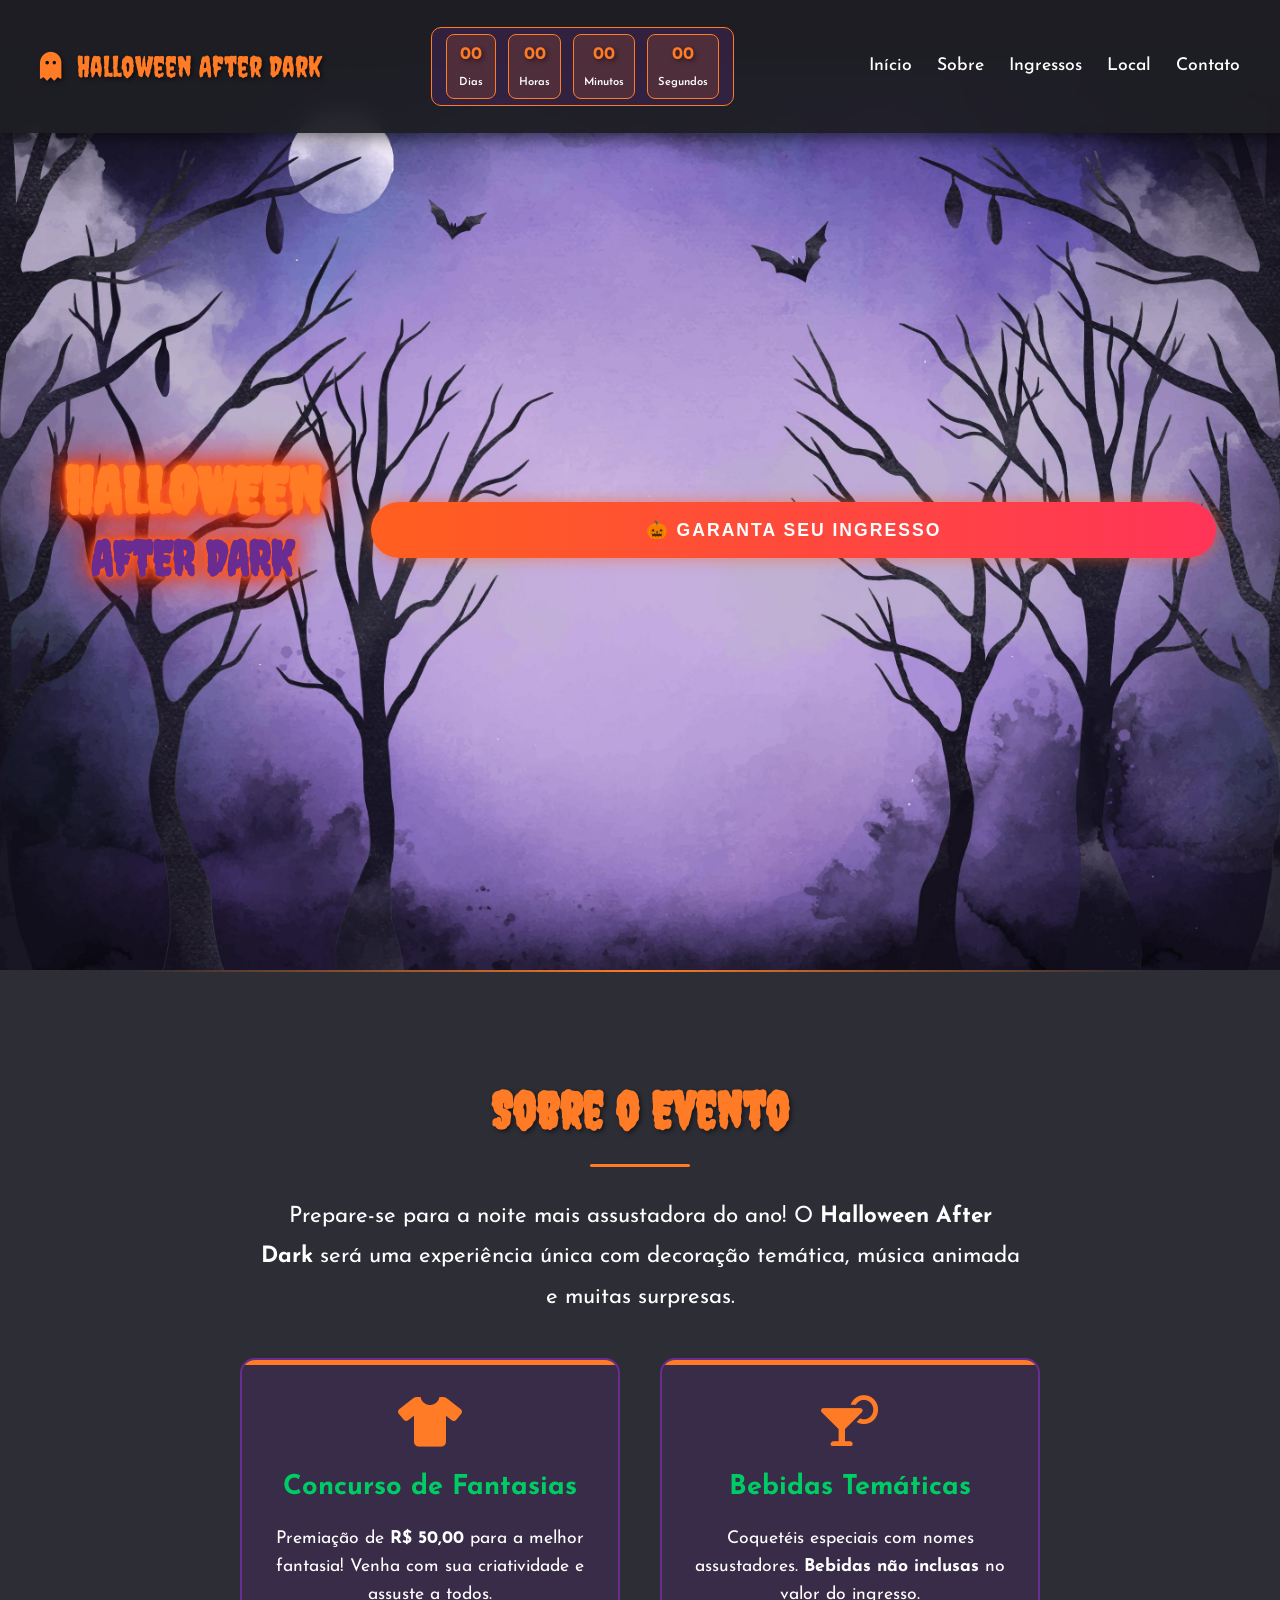
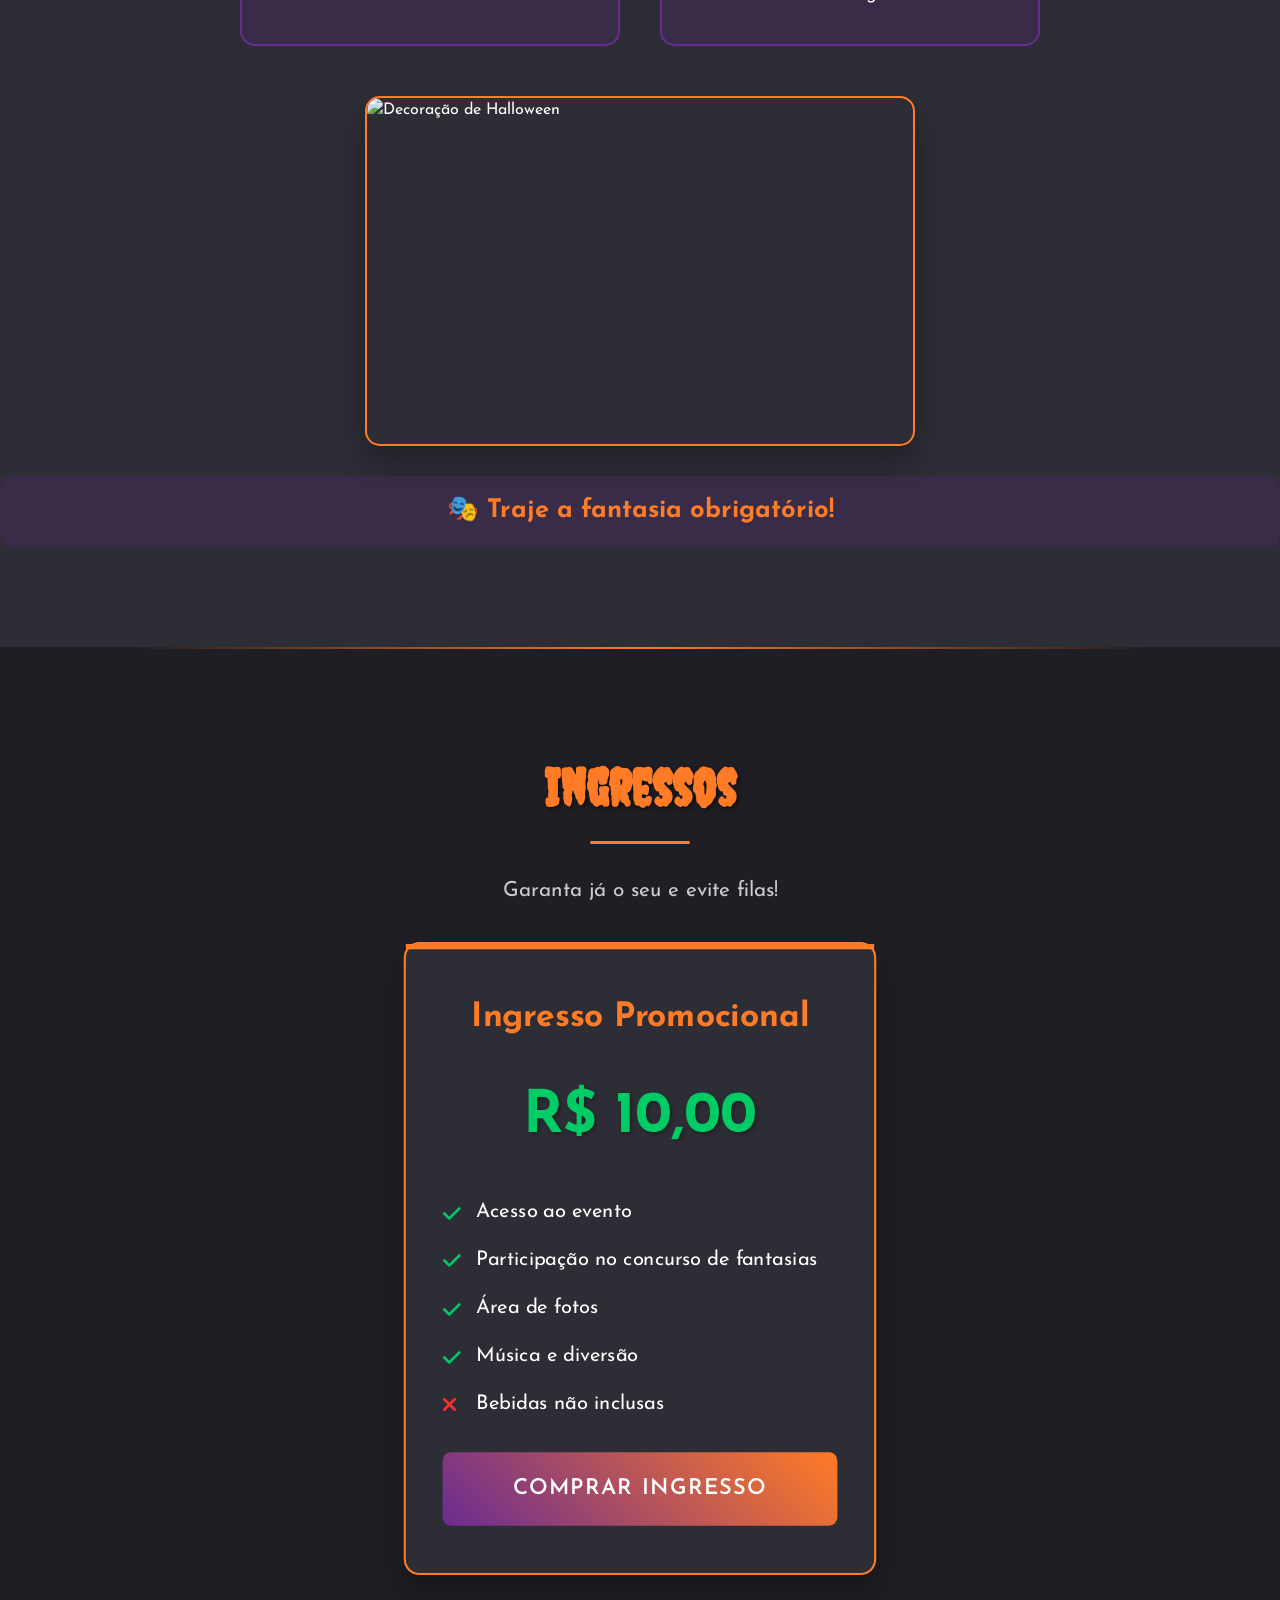
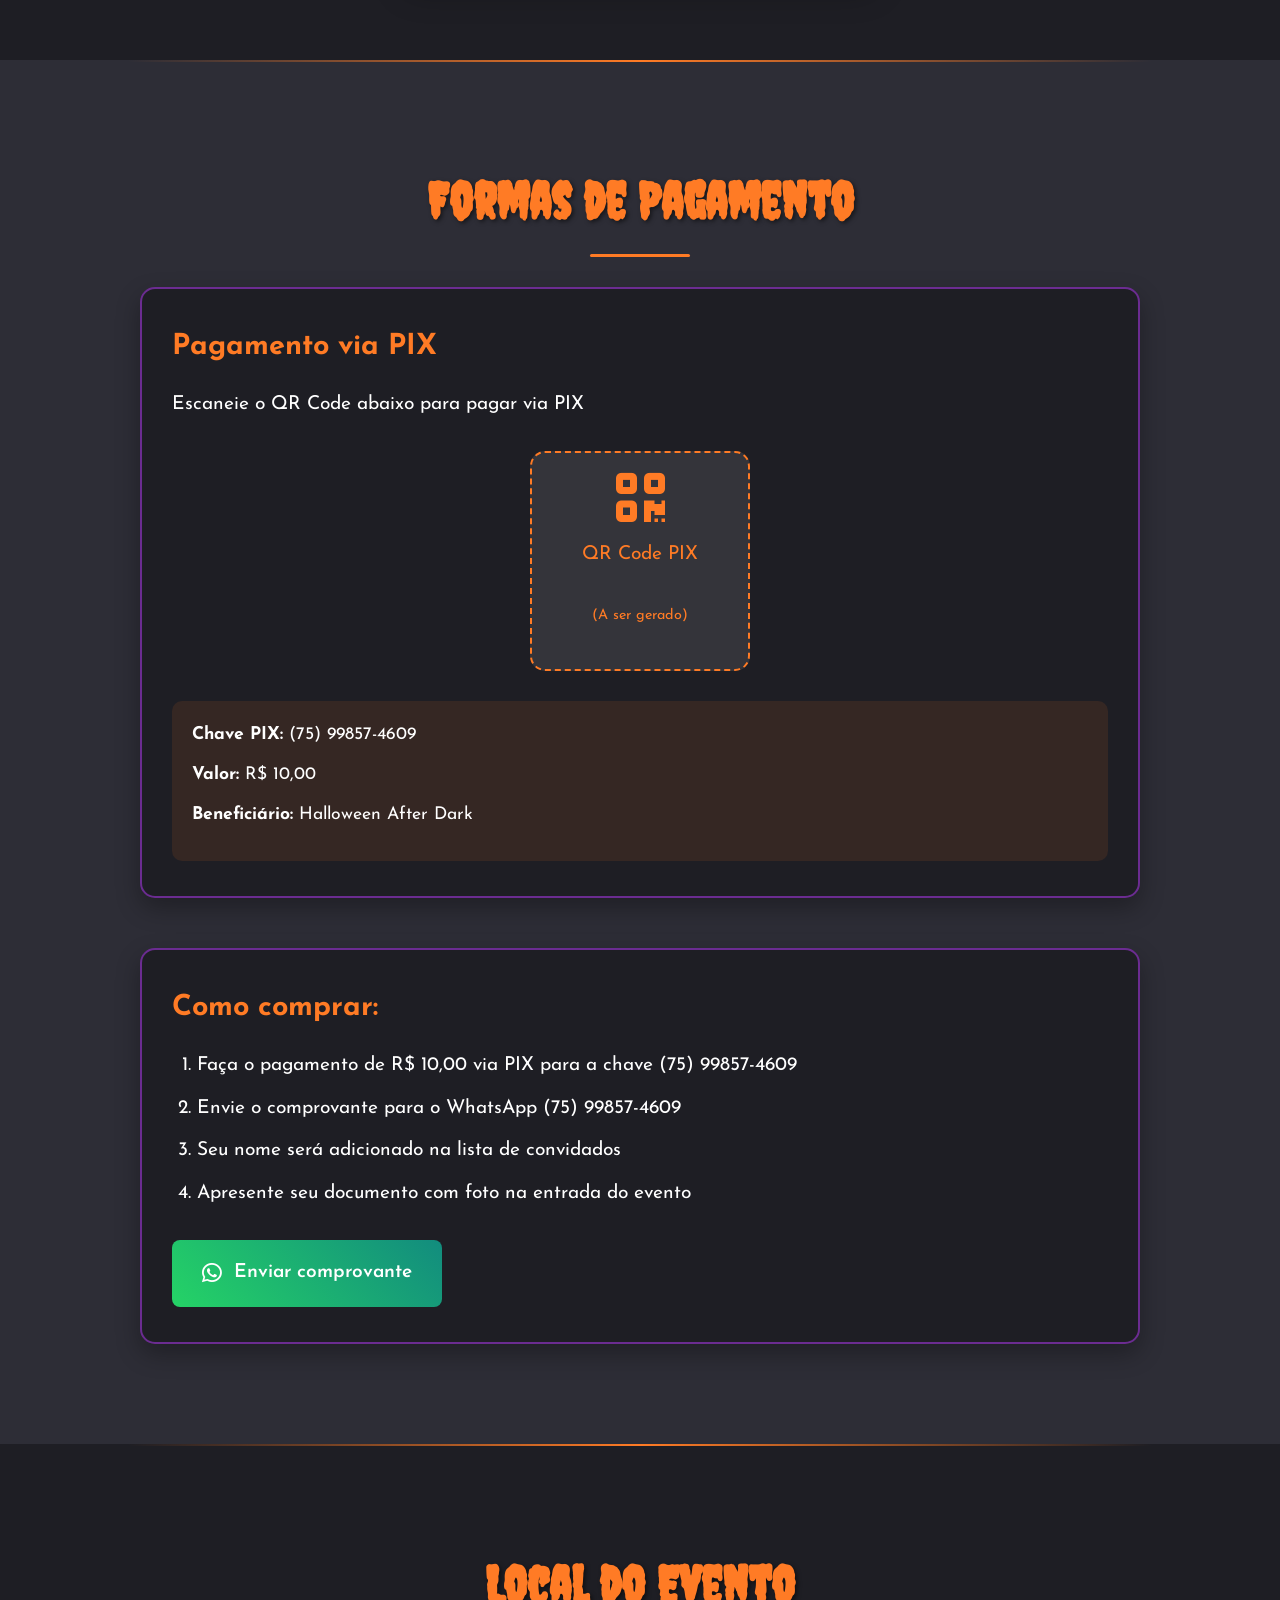
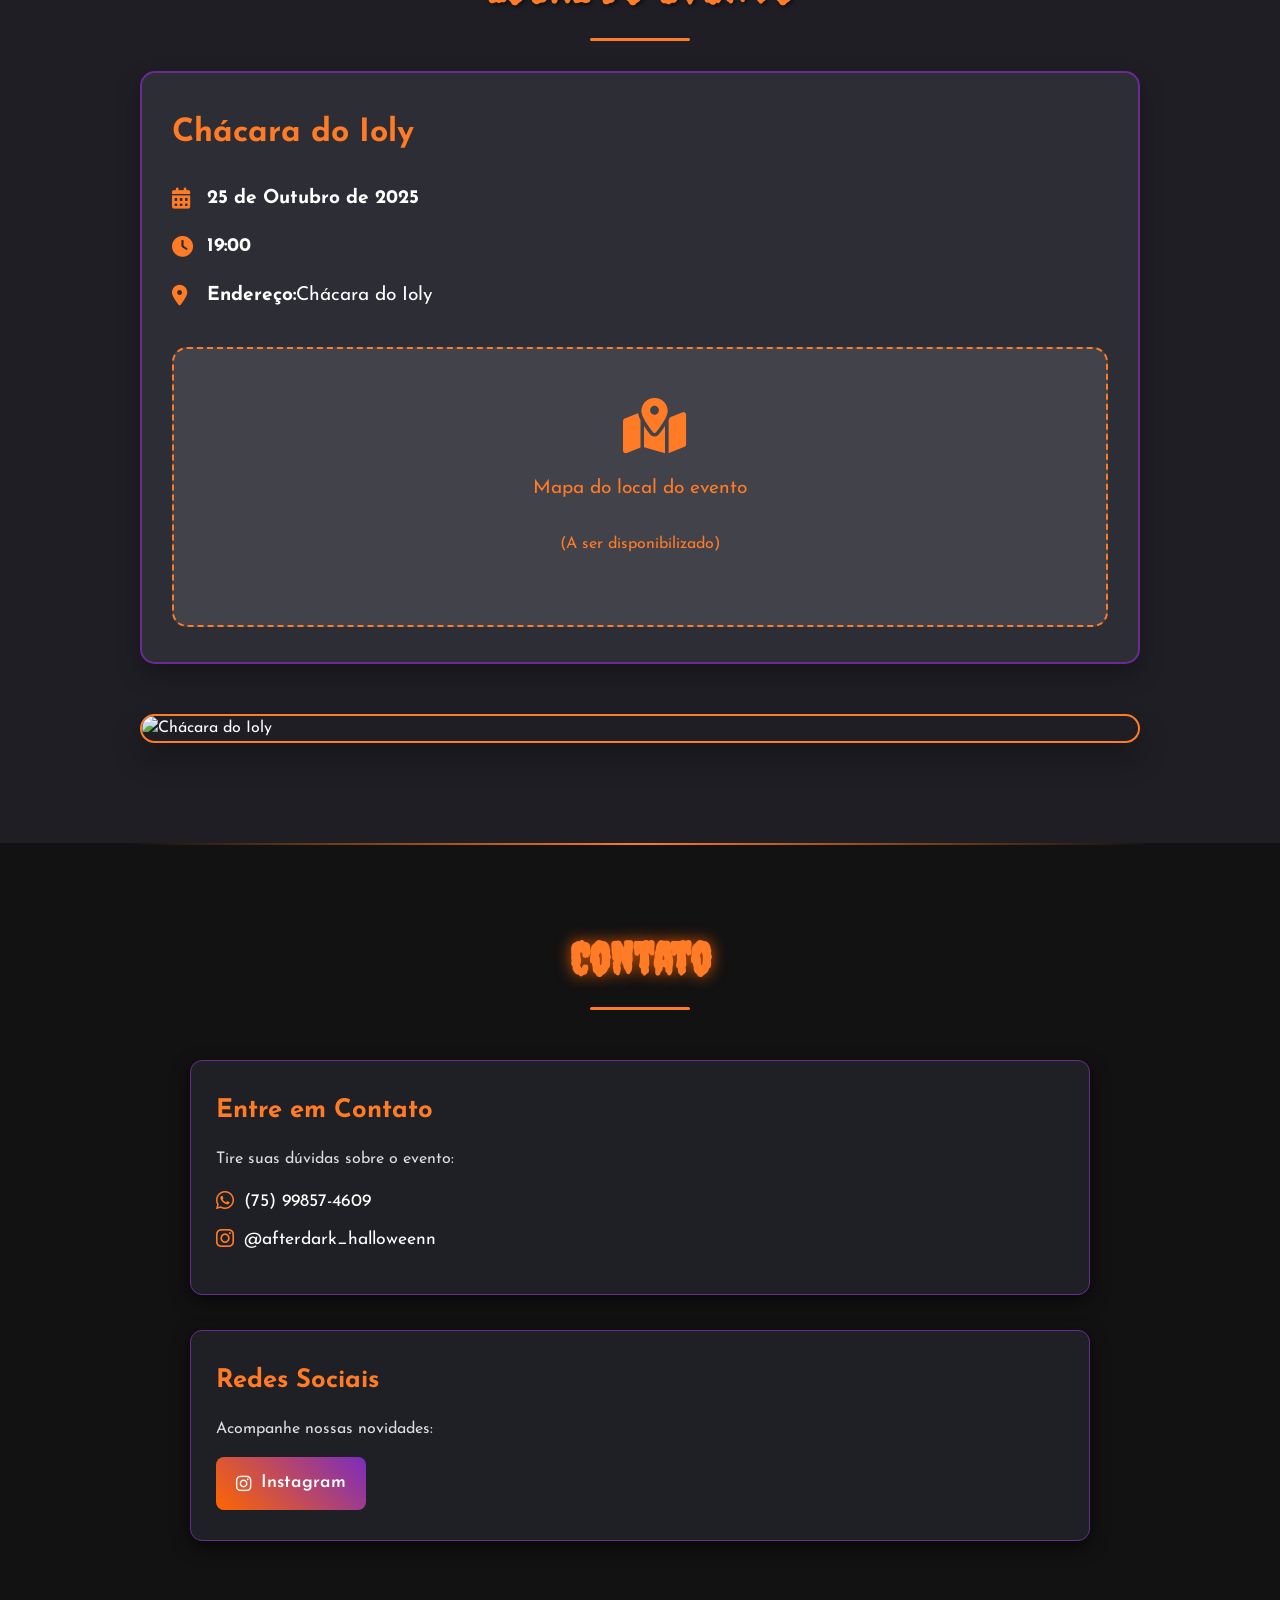
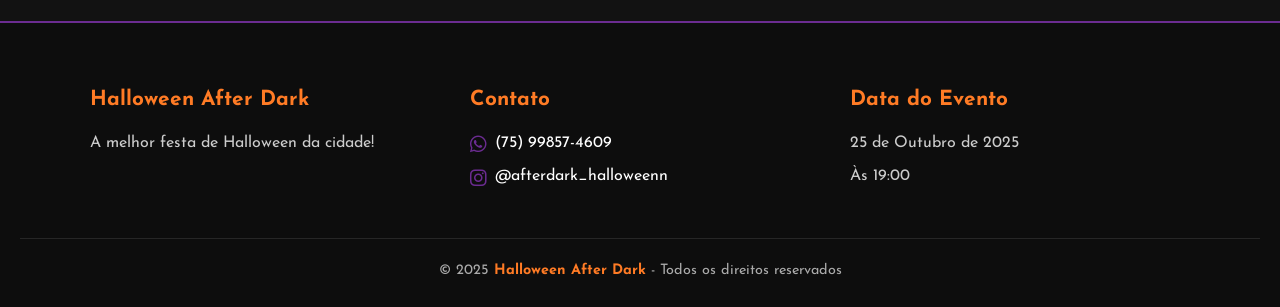
==== index.html @ ad3c8506 "Add files via upload" ====
<!DOCTYPE html>
<html lang="pt-br">
<head>
    <meta charset="UTF-8">
    <meta name="viewport" content="width=device-width, initial-scale=1.0">
    <title>Halloween After Dark - Chácara do Ioly</title>
    <link rel="stylesheet" href="style.css">
    <link href="https://fonts.googleapis.com/css2?family=Creepster&family=Josefin+Sans:wght@400;600;700&display=swap" rel="stylesheet">
    <link rel="stylesheet" href="https://cdnjs.cloudflare.com/ajax/libs/font-awesome/6.0.0-beta3/css/all.min.css">
</head>

<body>

    <header>
    <nav class="navbar">
        <div class="logo">
            <i class="fas fa-ghost"></i> Halloween After Dark
        </div>

        <!-- Countdown no meio -->
        <div class="navbar-countdown">
            <div class="countdown">
                <div class="countdown-box">
                    <span id="days">00</span>
                    <p>Dias</p>
                </div>
                <div class="countdown-box">
                    <span id="hours">00</span>
                    <p>Horas</p>
                </div>
                <div class="countdown-box">
                    <span id="minutes">00</span>
                    <p>Minutos</p>
                </div>
                <div class="countdown-box">
                    <span id="seconds">00</span>
                    <p>Segundos</p>
                </div>
            </div>
        </div>
        <div id="mobile-menu" class="menu-toggle">
    <span></span>
    <span></span>
    <span></span>
</div>
        <ul class="nav-list">
            <li><a href="#hero">Início</a></li>
            <li><a href="#sobre">Sobre</a></li>
            <li><a href="#ingressos">Ingressos</a></li>
            <li><a href="#local">Local</a></li>
            <li><a href="#contato">Contato</a></li>
        </ul>
    </nav>
</header>

<div class="flying-bats">
    <i class="fas fa-bat"></i>
    <i class="fas fa-bat"></i>
    <i class="fas fa-bat"></i>
</div>

    <main>

<section id="hero">
  <div class="hero-content">
    <h1 class="title-animation">
      <span class="title-top">HALLOWEEN</span>
      <span class="title-bottom">AFTER DARK</span>
    </h1>
    <a href="#ingressos" class="cta-button">
  <span>🎃 Garanta seu ingresso</span>
</a>

  </div>
</section>



        <section id="sobre">
    <div class="container">
        <h2>Sobre o Evento</h2>
        <div class="content-wrapper">
            <div class="text-content">
                <p class="intro">Prepare-se para a noite mais assustadora do ano! O <strong>Halloween After Dark</strong> será uma experiência única com decoração temática, música animada e muitas surpresas.</p>
                
                <div class="features">
                    <div class="feature-item">
                        <i class="fas fa-tshirt"></i>
                        <h3>Concurso de Fantasias</h3>
                        <p>Premiação de <strong>R$ 50,00</strong> para a melhor fantasia! Venha com sua criatividade e assuste a todos.</p>
                    </div>
                    <div class="feature-item">
                        <i class="fas fa-cocktail"></i>
                        <h3>Bebidas Temáticas</h3>
                        <p>Coquetéis especiais com nomes assustadores. <strong>Bebidas não inclusas</strong> no valor do ingresso.</p>
                    </div>
                </div>

             
            </div>
            <div class="image-content">
                <div class="halloween-image">
                    
                    <img src="https://images.unsplash.com/photo-1504847881051-9e4a6e9e0ac7?ixlib=rb-1.2.1&auto=format&fit=crop&w=500&q=80" alt="Decoração de Halloween">
               
                </div>
            </div>
        </div>
    </div>
          <!-- TRAJE NO FINAL DA SEÇÃO -->
                <p class="traje-final">🎭 Traje a fantasia obrigatório!</p>
</section>


        <section id="ingressos">
            <div class="container">
                <h2>Ingressos</h2>
                <p class="section-subtitle">Garanta já o seu e evite filas!</p>
                
                <div class="tickets-content">
                    <div class="ticket-card highlight">
                        <h3>Ingresso Promocional</h3>
                        <p class="price">R$ 10,00</p>
                        <ul>
                            <li><i class="fas fa-check"></i> Acesso ao evento</li>
                            <li><i class="fas fa-check"></i> Participação no concurso de fantasias</li>
                            <li><i class="fas fa-check"></i> Área de fotos</li>
                            <li><i class="fas fa-check"></i> Música e diversão</li>
                            <li><i class="fas fa-times"></i> Bebidas não inclusas</li>
                        </ul>
                        <a href="#compra" class="buy-button">Comprar Ingresso</a>
                    </div>
                </div>
            </div>
        </section>

        <section id="compra">
            <div class="container">
                <h2>Formas de Pagamento</h2>
                <div class="payment-content">
                    <div class="payment-info">
                        <h3>Pagamento via PIX</h3>
                        <p>Escaneie o QR Code abaixo para pagar via PIX</p>
                        <div class="qrcode-container">
                            <div class="qrcode-placeholder">
                                <i class="fas fa-qrcode"></i>
                                <p>QR Code PIX</p>
                                <p class="small">(A ser gerado)</p>
                            </div>
                        </div>
                        <div class="payment-details">
                            <p><strong>Chave PIX:</strong> (75) 99857-4609</p>
                            <p><strong>Valor:</strong> R$ 10,00</p>
                            <p><strong>Beneficiário:</strong> Halloween After Dark</p>
                        </div>
                    </div>
                    <div class="payment-steps">
                        <h3>Como comprar:</h3>
                        <ol>
                            <li>Faça o pagamento de R$ 10,00 via PIX para a chave (75) 99857-4609</li>
                            <li>Envie o comprovante para o WhatsApp (75) 99857-4609</li>
                            <li>Seu nome será adicionado na lista de convidados</li>
                            <li>Apresente seu documento com foto na entrada do evento</li>
                        </ol>
                        <a href="https://wa.me/5575998574609?text=Olá!%20Gostaria%20de%20comprar%20ingresso%20para%20o%20Halloween%20After%20Dark" class="whatsapp-button">
                            <i class="fab fa-whatsapp"></i> Enviar comprovante
                        </a>
                    </div>
                </div>
            </div>
        </section>

        <section id="local">
            <div class="container">
                <h2>Local do Evento</h2>
                <div class="local-content">
                    <div class="local-info">
                        <h3>Chácara do Ioly</h3>
                        <p><i class="fas fa-calendar-alt"></i> <strong>25 de Outubro de 2025</strong></p>
                        <p><i class="fas fa-clock"></i> <strong>19:00</strong></p>
                        <p><i class="fas fa-map-marker-alt"></i> <strong>Endereço:</strong> Chácara do Ioly</p>
                        
                        <div class="mapa">
                            <div class="map-placeholder">
                                <i class="fas fa-map-marked-alt"></i>
                                <p>Mapa do local do evento</p>
                                <p class="small">(A ser disponibilizado)</p>
                            </div>
                        </div>
                    </div>
                    <div class="local-image">
                        <img src="https://images.unsplash.com/photo-1449824913935-59a10b8d2000?ixlib=rb-1.2.1&auto=format&fit=crop&w=500&q=80" alt="Chácara do Ioly">
                    </div>
                </div>
            </div>
        </section>

    <section id="contato">
  <h2>Contato</h2>
  <div class="contact-container">

    <!-- Card Contato -->
    <div class="contact-card">
      <h3>Entre em Contato</h3>
      <p>Tire suas dúvidas sobre o evento:</p>
      <div class="contact-item">
        <i class="fab fa-whatsapp"></i>
        <span>(75) 99857-4609</span>
      </div>
      <div class="contact-item">
        <i class="fab fa-instagram"></i>
        <span>@afterdark_halloweenn</span>
      </div>
    </div>

    <!-- Card Redes Sociais -->
    <div class="contact-card">
      <h3>Redes Sociais</h3>
      <p>Acompanhe nossas novidades:</p>
      <a href="https://www.instagram.com/afterdark_halloweenn?igsh=aTJxOWJubnFmejl3" 
         class="btn-instagram" target="_blank">
        <i class="fab fa-instagram"></i> Instagram
      </a>
    </div>

  </div>
</section>

    </main>

<footer>
  <div class="footer-container">
    
    <div class="footer-col">
      <h3>Halloween After Dark</h3>
      <p>A melhor festa de Halloween da cidade!</p>
    </div>

   <div class="footer-col">
  <h3>Contato</h3>
  <p>
    <a href="https://wa.me/5575998574609" target="_blank" class="contact-link">
      <i class="fab fa-whatsapp"></i> (75) 99857-4609
    </a>
  </p>
  <p>
    <a href="https://www.instagram.com/afterdark_halloweenn" target="_blank" class="contact-link">
      <i class="fab fa-instagram"></i> @afterdark_halloweenn
    </a>
  </p>
</div>

    <div class="footer-col">
      <h3>Data do Evento</h3>
      <p>25 de Outubro de 2025</p>
      <p>Às 19:00</p>
    </div>
  </div>

  <div class="footer-bottom">
    <p>© 2025 <span>Halloween After Dark</span> - Todos os direitos reservados</p>

</footer>

    <script>
        // Menu mobile toggle
        document.getElementById('mobile-menu').addEventListener('click', function() {
            document.querySelector('.nav-list').classList.toggle('active');
        });

        // Smooth scroll para navegação suave
        document.querySelectorAll('a[href^="#"]').forEach(anchor => {
            anchor.addEventListener('click', function(e) {
                e.preventDefault();
                const targetId = this.getAttribute('href');
                if (targetId === '#') return;
                
                const targetElement = document.querySelector(targetId);
                if (targetElement) {
                    window.scrollTo({
                        top: targetElement.offsetTop - 70,
                        behavior: 'smooth'
                    });
                    
                    // Fechar menu mobile após clicar em a link
                    document.querySelector('.nav-list').classList.remove('active');
                }
            });
        });

        // Contador regressivo para 25 de outubro de 2025
        function updateCountdown() {
            const eventDate = new Date('2025-10-25T19:00:00');
            const now = new Date();
            const diff = eventDate - now;
            
            if (diff <= 0) {
                document.querySelector('.countdown-container').innerHTML = '<h3>O evento está acontecendo agora!</h3>';
                return;
            }
            
            const days = Math.floor(diff / (1000 * 60 * 60 * 24));
            const hours = Math.floor((diff % (1000 * 60 * 60 * 24)) / (1000 * 60 * 60));
            const minutes = Math.floor((diff % (1000 * 60 * 60)) / (1000 * 60));
            const seconds = Math.floor((diff % (1000 * 60)) / 1000);
            
            document.getElementById('days').textContent = days.toString().padStart(2, '0');
            document.getElementById('hours').textContent = hours.toString().padStart(2, '0');
            document.getElementById('minutes').textContent = minutes.toString().padStart(2, '0');
            document.getElementById('seconds').textContent = seconds.toString().padStart(2, '0');
        }
        
        // Atualizar contador a cada segundo
        setInterval(updateCountdown, 1000);
        updateCountdown(); // Inicializar imediatamente

        // Animação de digitação para o título
        document.addEventListener('DOMContentLoaded', function() {
            const title = document.querySelector('.title-animation');
            const originalText = title.textContent;
            title.textContent = '';
            
            let i = 0;
            const typeWriter = () => {
                if (i < originalText.length) {
                    title.textContent += originalText.charAt(i);
                    i++;
                    setTimeout(typeWriter, 150);
                }
            };
            setTimeout(typeWriter, 1000);
        });

        // Navegação por gestos para mobile
        let touchStartY = 0;
        let touchEndY = 0;
        
        document.addEventListener('touchstart', e => {
            touchStartY = e.changedTouches[0].screenY;
        }, false);
        
        document.addEventListener('touchend', e => {
            touchEndY = e.changedTouches[0].screenY;
            handleSwipe();
        }, false);
        
        function handleSwipe() {
            // Detectar swipe para cima (fechar menu)
            if (touchStartY - touchEndY > 50) {
                document.querySelector('.nav-list').classList.remove('active');
            }
        }
    </script>
</body>
</html>
---- style.css ----
/* Variáveis de cores para o tema de Halloween */
:root {
    --orange: #FF7B25;
    --purple: #6B2C91;
    --dark: #1E1E24;
    --green: #00CC66;
    --red: #FF2E2E;
    --dark-purple: #4a1c6b;
}

/* Reset e estilos base */
* {
    margin: 0;
    padding: 0;
    box-sizing: border-box;
}

body {
    font-family: 'Josefin Sans', sans-serif;
    background-color: var(--dark);
    color: white;
    line-height: 1.6;
    overflow-x: hidden;
    padding-top: 70px;
}

.container {
    width: 90%;
    max-width: 1200px;
    margin: 0 auto;
    padding: 0 15px;
}

/* Header e Navegação */
header {
    background-color: rgba(30, 30, 36, 0.95);
    padding: 15px 0;
    position: fixed;
    width: 100%;
    top: 0;
    z-index: 1000;
    box-shadow: 0 5px 15px rgba(0, 0, 0, 0.5);
    backdrop-filter: blur(10px);
}

nav {
    display: flex;
    justify-content: space-between;
    align-items: center;
    padding: 0 20px;
}

.logo h1 {
    font-family: 'Creepster', cursive;
    color: var(--orange);
    font-size: 1.8rem;
    text-shadow: 2px 2px 4px rgba(0, 0, 0, 0.5);
}

.logo i {
    margin-right: 8px;
}

.menu-toggle {
    display: none;
    flex-direction: column;
    cursor: pointer;
}

.menu-toggle span {
    width: 25px;
    height: 3px;
    background: var(--orange);
    margin: 3px 0;
    border-radius: 3px;
    transition: 0.3s;
}

.nav-list {
    display: flex;
    list-style: none;
}

.nav-list li {
    margin-left: 25px;
}

.nav-list li a {
    color: white;
    text-decoration: none;
    font-size: 1.1rem;
    transition: color 0.3s;
    font-weight: 500;
    position: relative;
}

.nav-list li a:hover {
    color: var(--orange);
}

.nav-list li a::after {
    content: '';
    position: absolute;
    width: 0;
    height: 2px;
    background: var(--orange);
    bottom: -5px;
    left: 0;
    transition: width 0.3s;
}

.nav-list li a:hover::after {
    width: 100%;
}

/* Hero Section - MELHORADA */
#hero {
    min-height: 100vh;
    display: flex;
    align-items: center;
    justify-content: center;
    position: relative;
    overflow: hidden;
    padding: 60px 5%;
}

.hero-bg {
    position: absolute;
    top: 0;
    left: 0;
    width: 100%;
    height: 100%;
    background: linear-gradient(rgba(0, 0, 0, 0.7), rgba(0, 0, 0, 0.7)), 
                url('https://images.unsplash.com/photo-1504847881051-9e4a6e9e0ac7?ixlib=rb-1.2.1&auto=format&fit=crop&w=1350&q=80');
    background-size: cover;
    background-position: center;
    z-index: -1;
}

.hero-content {
    display: flex;
    align-items: center;
    justify-content: space-between;
    width: 100%;
    max-width: 1200px;
    z-index: 2;
    gap: 50px;
}

.hero-text {
    flex: 1;
    display: flex;
    flex-direction: column;
    gap: 30px;
}

.hero-content h2 {
    font-family: 'Creepster', cursive;
    font-size: 4.5rem;
    color: var(--orange);
    text-shadow: 3px 3px 6px rgba(0, 0, 0, 0.7);
    line-height: 1.1;
    margin-bottom: 10px;
}

.event-info {
    display: flex;
    flex-direction: column;
    gap: 10px;
}

.event-date, .event-time {
    font-size: 1.6rem;
    font-weight: 600;
    color: white;
}

.event-location {
    font-size: 1.6rem;
    color: var(--orange);
    font-weight: 600;
}

.countdown-container {
    background: rgba(107, 44, 145, 0.3);
    border-radius: 20px;
    padding: 30px;
    backdrop-filter: blur(10px);
    border: 2px solid var(--purple);
    margin: 20px 0;
}

.countdown-container h3 {
    color: var(--orange);
    margin-bottom: 20px;
    font-size: 1.8rem;
    text-align: center;
    text-shadow: 1px 1px 3px rgba(0, 0, 0, 0.5);
}

.countdown {
    display: flex;
    justify-content: center;
    align-items: center;
    gap: 15px;
}

.countdown-box {
    background: rgba(255, 123, 37, 0.2);
    border-radius: 15px;
    padding: 20px;
    min-width: 90px;
    backdrop-filter: blur(5px);
    border: 2px solid var(--orange);
    text-align: center;
    transition: transform 0.3s;
}

.countdown-box:hover {
    transform: translateY(-5px);
    background: rgba(255, 123, 37, 0.3);
}

.countdown-box span {
    font-size: 3rem;
    font-weight: bold;
    color: var(--orange);
    display: block;
    text-shadow: 2px 2px 4px rgba(0, 0, 0, 0.5);
}

.countdown-box p {
    margin-top: 10px;
    font-size: 1.1rem;
    color: white;
    font-weight: 600;
}

.countdown-separator {
    font-size: 2.8rem;
    color: var(--orange);
    font-weight: bold;
    margin: 0 5px;
    transform: translateY(-5px);
}

.hero-content .destaque {
    color: var(--green);
    font-weight: bold;
    font-size: 1.8rem;
    text-shadow: 1px 1px 3px rgba(0, 0, 0, 0.5);
    padding: 15px 25px;
    background: rgba(0, 204, 102, 0.1);
    border-radius: 10px;
    border: 2px solid var(--green);
    text-align: center;
}

.cta-button {
    background: linear-gradient(45deg, var(--purple), var(--orange));
    color: white;
    border: none;
    padding: 20px 40px;
    font-size: 1.4rem;
    border-radius: 10px;
    cursor: pointer;
    transition: all 0.3s;
    display: inline-block;
    text-decoration: none;
    font-weight: 700;
    box-shadow: 0 8px 20px rgba(107, 44, 145, 0.4);
    text-transform: uppercase;
    letter-spacing: 1px;
    text-align: center;
    width: 100%;
}

.cta-button:hover {
    transform: translateY(-5px) scale(1.05);
    box-shadow: 0 12px 25px rgba(255, 123, 37, 0.5);
}

.hero-image {
    flex: 1;
    display: flex;
    justify-content: center;
    align-items: center;
}

.image-frame {
    width: 100%;
    max-width: 450px;
    height: 450px;
    border-radius: 20px;
    overflow: hidden;
    box-shadow: 0 15px 30px rgba(0, 0, 0, 0.4);
    border: 3px solid var(--orange);
    transition: transform 0.3s;
}

.image-frame:hover {
    transform: scale(1.05);
}

.image-frame img {
    width: 100%;
    height: 100%;
    object-fit: cover;
}

.scroll-indicator {
    position: absolute;
    bottom: 30px;
    left: 50%;
    transform: translateX(-50%);
    color: var(--orange);
    font-size: 2rem;
    animation: bounce 2s infinite;
}

@keyframes bounce {
    0%, 20%, 50%, 80%, 100% {transform: translateY(0) translateX(-50%);}
    40% {transform: translateY(-20px) translateX(-50%);}
    60% {transform: translateY(-10px) translateX(-50%);}
}

/* Sections gerais */
section {
    padding: 100px 0;
    position: relative;
}

section::before {
    content: '';
    position: absolute;
    top: 0;
    left: 50%;
    transform: translateX(-50%);
    width: 80%;
    height: 2px;
    background: linear-gradient(90deg, transparent, var(--orange), transparent);
}

h2 {
    font-family: 'Creepster', cursive;
    font-size: 3.2rem;
    color: var(--orange);
    text-align: center;
    margin-bottom: 30px;
    text-shadow: 2px 2px 4px rgba(0, 0, 0, 0.5);
    position: relative;
    padding-bottom: 15px;
}

h2::after {
    content: '';
    position: absolute;
    bottom: 0;
    left: 50%;
    transform: translateX(-50%);
    width: 100px;
    height: 3px;
    background: var(--orange);
    border-radius: 3px;
}

.section-subtitle {
    text-align: center;
    font-size: 1.3rem;
    margin-bottom: 50px;
    color: #ccc;
}

/* Sobre Section */
#sobre {
    background-color: #2D2D36;
}

.content-wrapper {
    display: flex;
    flex-direction: column;
    align-items: center;
    gap: 50px;
}

.text-content {
    width: 100%;
    max-width: 800px;
}

.intro {
    font-size: 1.4rem;
    margin-bottom: 40px;
    text-align: center;
    line-height: 1.8;
    padding: 0 20px;
}

.features {
    display: grid;
    grid-template-columns: repeat(auto-fit, minmax(300px, 1fr));
    gap: 40px;
    margin-top: 40px;
}

.feature-item {
    background: rgba(107, 44, 145, 0.2);
    padding: 35px 30px;
    border-radius: 15px;
    text-align: center;
    transition: transform 0.3s;
    border: 2px solid var(--purple);
    position: relative;
    overflow: hidden;
}

.feature-item::before {
    content: '';
    position: absolute;
    top: 0;
    left: 0;
    width: 100%;
    height: 5px;
    background: var(--orange);
}

.feature-item:hover {
    transform: translateY(-8px) rotate(1deg);
    box-shadow: 0 15px 30px rgba(0, 0, 0, 0.3);
}

.feature-item i {
    font-size: 3.2rem;
    color: var(--orange);
    margin-bottom: 20px;
}

.feature-item h3 {
    color: var(--green);
    margin-bottom: 15px;
    font-size: 1.7rem;
}

.feature-item p {
    font-size: 1.1rem;
    line-height: 1.6;
}

.image-content {
    width: 100%;
    display: flex;
    justify-content: center;
}

.halloween-image {
    width: 100%;
    max-width: 550px;
    height: 350px;
    border-radius: 15px;
    overflow: hidden;
    box-shadow: 0 15px 30px rgba(0, 0, 0, 0.3);
    border: 2px solid var(--orange);
}

.halloween-image img {
    width: 100%;
    height: 100%;
    object-fit: cover;
}

/* Ingressos Section */
#ingressos {
    background-color: var(--dark);
}

.tickets-content {
    display: flex;
    justify-content: center;
}

.ticket-card {
    background-color: #2D2D36;
    padding: 45px 35px;
    border-radius: 15px;
    text-align: center;
    box-shadow: 0 15px 30px rgba(0, 0, 0, 0.3);
    max-width: 450px;
    width: 100%;
    border: 2px solid var(--purple);
    transition: transform 0.3s;
    position: relative;
}

.ticket-card::before {
    content: '';
    position: absolute;
    top: 0;
    left: 0;
    width: 100%;
    height: 5px;
    background: var(--orange);
}

.ticket-card:hover {
    transform: scale(1.03);
}

.ticket-card.highlight {
    border-color: var(--orange);
    transform: scale(1.05);
}

.ticket-card.highlight:hover {
    transform: scale(1.08);
}

.ticket-card h3 {
    color: var(--orange);
    font-size: 2rem;
    margin-bottom: 25px;
}

.price {
    color: var(--green);
    font-size: 3.5rem;
    font-weight: bold;
    margin: 25px 0;
    text-shadow: 2px 2px 4px rgba(0, 0, 0, 0.3);
}

.ticket-card ul {
    list-style: none;
    margin: 30px 0;
    text-align: left;
}

.ticket-card ul li {
    margin-bottom: 15px;
    font-size: 1.2rem;
    display: flex;
    align-items: center;
}

.ticket-card ul li i {
    margin-right: 12px;
    width: 20px;
}

.ticket-card ul li .fa-check {
    color: var(--green);
}

.ticket-card ul li .fa-times {
    color: var(--red);
}

.buy-button {
    background: linear-gradient(45deg, var(--purple), var(--orange));
    color: white;
    border: none;
    padding: 18px 35px;
    font-size: 1.3rem;
    border-radius: 8px;
    cursor: pointer;
    transition: all 0.3s;
    display: inline-block;
    text-decoration: none;
    font-weight: 600;
    width: 100%;
    text-transform: uppercase;
    letter-spacing: 1px;
}

.buy-button:hover {
    transform: translateY(-3px);
    box-shadow: 0 8px 20px rgba(255, 123, 37, 0.4);
}

/* Compra Section */
#compra {
    background-color: #2D2D36;
}

.payment-content {
    display: flex;
    flex-direction: column;
    gap: 50px;
    max-width: 1000px;
    margin: 0 auto;
}

.payment-info, .payment-steps {
    background-color: var(--dark);
    padding: 35px 30px;
    border-radius: 15px;
    box-shadow: 0 10px 25px rgba(0, 0, 0, 0.3);
    border: 2px solid var(--purple);
}

.payment-info h3, .payment-steps h3 {
    color: var(--orange);
    margin-bottom: 20px;
    font-size: 1.8rem;
}

.payment-info p, .payment-steps p {
    margin-bottom: 25px;
    font-size: 1.2rem;
}

.qrcode-container {
    display: flex;
    justify-content: center;
    margin: 30px 0;
}

.qrcode-placeholder {
    width: 220px;
    height: 220px;
    background: rgba(255, 255, 255, 0.1);
    border-radius: 15px;
    display: flex;
    flex-direction: column;
    align-items: center;
    justify-content: center;
    color: var(--orange);
    border: 2px dashed var(--orange);
}

.qrcode-placeholder i {
    font-size: 3.5rem;
    margin-bottom: 15px;
}

.qrcode-placeholder .small {
    font-size: 0.9rem;
    margin-top: 8px;
}

.payment-details {
    background: rgba(255, 123, 37, 0.1);
    padding: 20px;
    border-radius: 10px;
    margin-top: 25px;
}

.payment-details p {
    margin-bottom: 12px;
    font-size: 1.1rem;
}

.payment-steps ol {
    margin-left: 25px;
    margin-bottom: 30px;
}

.payment-steps li {
    margin-bottom: 12px;
    font-size: 1.2rem;
    line-height: 1.6;
}

.whatsapp-button {
    display: inline-flex;
    align-items: center;
    background: linear-gradient(45deg, #25D366, #128C7E);
    color: white;
    padding: 18px 30px;
    border-radius: 8px;
    text-decoration: none;
    font-weight: 600;
    transition: transform 0.3s;
    font-size: 1.2rem;
}

.whatsapp-button i {
    margin-right: 12px;
    font-size: 1.4rem;
}

.whatsapp-button:hover {
    transform: translateY(-3px);
}

/* Local Section */
#local {
    background-color: var(--dark);
}

.local-content {
    display: flex;
    flex-direction: column;
    gap: 50px;
    max-width: 1000px;
    margin: 0 auto;
}

.local-info {
    background-color: #2D2D36;
    padding: 35px 30px;
    border-radius: 15px;
    box-shadow: 0 10px 25px rgba(0, 0, 0, 0.3);
    border: 2px solid var(--purple);
}

.local-info h3 {
    color: var(--orange);
    margin-bottom: 25px;
    font-size: 2rem;
}

.local-info p {
    margin-bottom: 18px;
    font-size: 1.2rem;
    display: flex;
    align-items: center;
}

.local-info i {
    color: var(--orange);
    margin-right: 15px;
    width: 20px;
    font-size: 1.3rem;
}

.mapa {
    margin-top: 35px;
}

.map-placeholder {
    height: 280px;
    background: rgba(255, 255, 255, 0.1);
    border-radius: 15px;
    display: flex;
    flex-direction: column;
    align-items: center;
    justify-content: center;
    color: var(--orange);
    border: 2px dashed var(--orange);
}

.map-placeholder i {
    font-size: 3.5rem;
    margin-bottom: 20px;
}

.map-placeholder .small {
    font-size: 1rem;
    margin-top: 10px;
}

.local-image {
    width: 100%;
    border-radius: 15px;
    overflow: hidden;
    box-shadow: 0 15px 30px rgba(0, 0, 0, 0.3);
    border: 2px solid var(--orange);
}

/* ===== CONTATO ===== */
#contato {
    background: #121212;
    padding: 80px 20px;
    text-align: center;
    color: #fff;
}

#contato h2 {
    font-family: 'Creepster', cursive;
    font-size: 2.8rem;
    color: var(--orange);
    margin-bottom: 50px;
    text-shadow: 0 0 15px rgba(255, 102, 0, 0.8);
}

.contact-container {
    display: flex;
    flex-direction: column;
    gap: 35px;
    max-width: 900px;
    margin: 0 auto;
}

.contact-card {
    background: #1f1f26;
    border-radius: 12px;
    padding: 30px 25px;
    box-shadow: 0 6px 18px rgba(0,0,0,0.6);
    text-align: left;
    border: 1px solid var(--purple);
    transition: transform 0.3s, box-shadow 0.3s;
}

.contact-card:hover {
    transform: translateY(-5px);
    box-shadow: 0 10px 25px rgba(123,44,191,0.6);
}

.contact-card h3 {
    color: var(--orange);
    font-size: 1.6rem;
    margin-bottom: 15px;
}

.contact-card p {
    margin-bottom: 15px;
    font-size: 1rem;
    color: #ddd;
}

.contact-item {
    display: flex;
    align-items: center;
    gap: 10px;
    font-size: 1.1rem;
    margin: 10px 0;
    color: #fff;
}

.contact-item i {
    font-size: 1.3rem;
    color: var(--orange);
}

/* Botão Instagram */
.btn-instagram {
    display: inline-flex;
    align-items: center;
    gap: 10px;
    padding: 12px 20px;
    border-radius: 8px;
    background: linear-gradient(45deg, #ff6600, #7b2cbf);
    color: #fff;
    font-size: 1.1rem;
    font-weight: 600;
    text-decoration: none;
    transition: all 0.3s;
}

.btn-instagram:hover {
    transform: scale(1.05);
    box-shadow: 0 0 20px rgba(255, 102, 0, 0.7);
}
/* ===== FOOTER ===== */
footer {
    background: #0d0d0d;
    color: #ddd;
    padding: 60px 20px 25px;
    border-top: 2px solid var(--purple);
    font-size: 1rem;
}

.footer-container {
    display: grid;
    grid-template-columns: repeat(auto-fit, minmax(220px, 1fr));
    gap: 40px;
    max-width: 1100px;
    margin: 0 auto;
    text-align: left;
}

.footer-col h3 {
    color: var(--orange);
    font-size: 1.3rem;
    margin-bottom: 15px;
    font-weight: 700;
}

.footer-col p {
    margin: 8px 0;
    display: flex;
    align-items: center;
    gap: 10px;
    color: #ccc;
}

.footer-col i {
    color: var(--purple);
    font-size: 1.1rem;
}

/* Parte de baixo do footer */
.footer-bottom {
    margin-top: 40px;
    text-align: center;
    border-top: 1px solid rgba(255,255,255,0.1);
    padding-top: 20px;
    font-size: 0.9rem;
    color: #aaa;
}

.footer-bottom span {
    color: var(--orange);
    font-weight: bold;
}
/* ===== LINKS DE CONTATO ===== */
.contact-link {
    display: inline-flex;
    align-items: center;
    gap: 8px;
    color: #fff;
    font-size: 1rem;
    transition: all 0.3s ease;
    text-decoration: none;
}

.contact-link i {
    font-size: 1.2rem;
    color: var(--purple);
    transition: color 0.3s ease, transform 0.3s ease;
}

.contact-link:hover {
    color: var(--orange);
}

.contact-link:hover i {
    color: var(--orange);
    transform: scale(1.2);
}
.hero-bg {
    background: linear-gradient(rgba(0, 0, 0, 0.75), rgba(0, 0, 0, 0.75)),
                url('https://images.unsplash.com/photo-1506748686214-e9df14d4d9d0?auto=format&fit=crop&w=1350&q=80');
    background-size: cover;
    background-position: center;
}
.hero-content h2 {
    text-shadow: 0 0 10px var(--orange),
                 0 0 20px var(--orange),
                 0 0 30px var(--purple);
    animation: flicker 2s infinite alternate;
}

@keyframes flicker {
    0% { opacity: 1; text-shadow: 0 0 15px var(--orange), 0 0 25px var(--purple); }
    50% { opacity: 0.8; text-shadow: 0 0 5px var(--orange); }
    100% { opacity: 1; text-shadow: 0 0 20px var(--orange), 0 0 40px var(--purple); }
}
.flying-bats i {
    position: absolute;
    font-size: 2rem;
    color: var(--orange);
    animation: fly 10s linear infinite;
}

@keyframes fly {
    from { transform: translateX(-10%) translateY(0); }
    to { transform: translateX(110vw) translateY(-50vh); }
}
.cta-button {
    animation: pulse 2s infinite;
}

@keyframes pulse {
    0% { transform: scale(1); }
    50% { transform: scale(1.05); }
    100% { transform: scale(1); }
}
@media (max-width: 768px) {
    .hero-content h2 {
        font-size: 1.8rem; /* menor que desktop */
        text-align: center;
        line-height: 1.3;
    }

    .hero-content p {
        font-size: 0.95rem;
        padding: 0 10px;
    }
}
@media (max-width: 768px) {
    .cta-button {
        padding: 12px 24px;
        font-size: 1rem;
        width: 80%; /* ocupa mais espaço na tela */
        max-width: 300px;
    }
}
@media (max-width: 768px) {
    .flying-bats i {
        font-size: 1.2rem;
        opacity: 0.6; /* mais discreto */
    }
}
.countdown div {
    font-size: 1rem;
    padding: 8px;
    }
    /* Ajustes só para a seção início */
.event-highlight {
    display: flex;
    flex-direction: column;
    gap: 8px;
    margin: 15px 0;
    font-size: 1.3rem;
    text-align: left;
}

.event-highlight p {
    color: white;
    font-weight: 600;
    display: flex;
    align-items: center;
    gap: 10px;
}

.event-highlight i {
    color: var(--orange);
    font-size: 1.2rem;
}

/* Countdown menor e mais clean */
.countdown-container {
    background: rgba(107, 44, 145, 0.25);
    border-radius: 15px;
    padding: 15px 25px;
    margin: 20px 0;
    border: 2px solid var(--purple);
    text-align: center;
}

.countdown {
    display: flex;
    justify-content: center;
    align-items: center;
    gap: 20px;
}

.countdown-box {
    background: rgba(255, 123, 37, 0.15);
    border-radius: 10px;
    padding: 12px;
    min-width: 70px;
    border: 1.5px solid var(--orange);
    text-align: center;
}

.countdown-box span {
    font-size: 2.2rem;
    font-weight: bold;
    color: var(--orange);
}

.countdown-box p {
    font-size: 0.9rem;
    color: #fff;
    margin-top: 5px;
}
/* Deixar o título do início bem grande */
#hero .title-animation {
    font-size: 4rem;
    font-weight: 900;
    text-align: center;
    color: var(--orange);
}

/* Centralizar botão no início */
#hero .cta-button {
    display: inline-block;
    margin-top: 20px;
    text-align: center;
}

/* Garantir centralização */
#hero .hero-text {
    text-align: center;
    width: 100%;
}

/* Destaque do traje no "Sobre o Evento" */
#sobre .destaque {
    margin-top: 20px;
    font-size: 1.3rem;
    font-weight: bold;
    color: var(--orange);
    text-align: center;
}
/* Hero Title em duas linhas */
#hero .title-animation {
    font-size: 5rem;
    font-weight: 900;
    text-align: center;
    line-height: 1.1;
}

#hero .title-top {
    display: block;
    color: var(--orange);
    font-size: 5rem;
}

#hero .title-bottom {
    display: block;
    color: var(--purple);
    font-size: 4.5rem;
}

/* Botão menor */
#hero .small-btn {
    font-size: 1rem;
    padding: 10px 20px;
    margin-top: 20px;
}

/* Countdown fixo em todas as páginas */
.countdown-fixed {
    position: fixed;
    bottom: 15px;
    left: 50%;
    transform: translateX(-50%);
    background: rgba(107, 44, 145, 0.9);
    border: 2px solid var(--orange);
    border-radius: 12px;
    padding: 10px 20px;
    z-index: 1000;
    box-shadow: 0 0 15px rgba(0,0,0,0.6);
}

.countdown-fixed .countdown {
    display: flex;
    gap: 15px;
}

.countdown-fixed .countdown-box {
    background: rgba(255, 123, 37, 0.15);
    border-radius: 8px;
    padding: 8px;
    min-width: 60px;
    border: 1px solid var(--orange);
    text-align: center;
}

.countdown-fixed .countdown-box span {
    font-size: 1.5rem;
    font-weight: bold;
    color: var(--orange);
}

.countdown-fixed .countdown-box p {
    font-size: 0.8rem;
    color: white;
    margin-top: 3px;
}

/* Traje no final da seção sobre */
#sobre .traje-final {
    margin-top: 30px;
    font-size: 1.6rem;
    font-weight: bold;
    text-align: center;
    color: var(--orange);
    background: rgba(107, 44, 145, 0.2);
    padding: 15px;
    border-radius: 12px;
}
/* Navbar centralizar countdown */
.navbar {
    display: flex;
    justify-content: space-between;
    align-items: center;
    padding: 12px 40px;
}

.navbar-countdown {
    flex: 1;
    display: flex;
    justify-content: center;
}

.navbar-countdown .countdown {
    display: flex;
    gap: 12px;
    background: rgba(107, 44, 145, 0.25);
    border: 1.5px solid var(--orange);
    border-radius: 10px;
    padding: 6px 14px;
}

.navbar-countdown .countdown-box {
    text-align: center;
    min-width: 50px;
}

.navbar-countdown .countdown-box span {
    font-size: 1.1rem;
    font-weight: bold;
    color: var(--orange);
    display: block;
}

.navbar-countdown .countdown-box p {
    font-size: 0.7rem;
    color: white;
}

/* Hero Title em duas linhas */
#hero .title-animation {
    font-size: 5rem;
    font-weight: 900;
    text-align: center;
    line-height: 1.1;
}

#hero .title-top {
    color: var(--orange);
    font-size: 5rem;
}

#hero .title-bottom {
    color: var(--purple);
    font-size: 4.5rem;
}

/* Botão menor na largura */
#hero .narrow-btn {
    display: inline-block;
    margin-top: 20px;
    padding: 12px 28px; /* menos largura */
    font-size: 1.1rem;  /* mantém altura normal */
    border-radius: 10px;
}
.logo {
    font-family: 'Creepster', cursive;
    color: var(--orange);
    font-size: 1.8rem;
    text-shadow: 2px 2px 4px rgba(0, 0, 0, 0.5);
}
/* Countdown menor */
.countdown {
  display: flex;
  gap: 8px;
  font-size: 0.8rem; /* antes era maior */
}
.countdown div {
  padding: 6px 10px;
  border: 1px solid var(--orange);
  border-radius: 8px;
}

/* Título Halloween After Dark */
#hero .title-animation {
  font-family: 'Creepster', cursive;
  color: var(--orange);
  text-align: center;
  text-shadow: 2px 2px 6px rgba(0,0,0,0.6);
  line-height: 1.1;
}
#hero .title-top {
  display: block;
  font-size: 4rem;
}
#hero .title-bottom {
  display: block;
  font-size: 3rem;
}

/* Botão ingresso mais comprimido */
.btn-ingresso {
  display: inline-block;
  background: linear-gradient(90deg, #9b4dca, #ff5f1f);
  color: white;
  padding: 12px 28px;
  border-radius: 12px;
  font-weight: bold;
  font-size: 1rem;
  margin-top: 20px;
  text-align: center;
  max-width: 280px;   /* limitei largura */
}
#hero .title-animation {
  font-family: 'Creepster', cursive;
  color: var(--orange);
  text-align: center;
  line-height: 1.1;
  text-shadow: 
    0 0 5px #ff5f1f,
    0 0 10px #ff5f1f,
    0 0 20px #ff3c00,
    0 0 40px #ff1f00;
  animation: glow-pulse 2s infinite alternate;
}

@keyframes glow-pulse {
  from {
    text-shadow: 
      0 0 5px #ff5f1f,
      0 0 10px #ff5f1f,
      0 0 20px #ff3c00,
      0 0 40px #ff1f00;
  }
  to {
    text-shadow: 
      0 0 10px #ff9d5c,
      0 0 20px #ff7b42,
      0 0 30px #ff5100,
      0 0 60px #ff2200;
  }
}
.btn-ingresso {
  display: inline-block;
  background: linear-gradient(270deg, #9b4dca, #ff5f1f, #ff1f75);
  background-size: 600% 600%;
  color: white;
  padding: 14px 32px;
  border-radius: 50px;
  font-weight: bold;
  font-size: 1.2rem;
  margin-top: 20px;
  text-align: center;
  max-width: 300px;
  cursor: pointer;
  animation: gradient-flow 6s ease infinite, bounce 2s infinite;
  transition: transform 0.3s ease;
}

.btn-ingresso:hover {
  transform: scale(1.08) rotate(-1deg);
}



@keyframes gradient-flow {
  0% { background-position: 0% 50%; }
  50% { background-position: 100% 50%; }
  100% { background-position: 0% 50%; }
}

@keyframes bounce {
  0%, 20%, 50%, 80%, 100% { transform: translateY(0); }
  40% { transform: translateY(-4px); }
  60% { transform: translateY(-2px); }
}

@keyframes blink {
  0%, 50%, 100% { opacity: 1; }
  25%, 75% { opacity: 0; }
}
#hero .title-animation {
  font-family: 'Creepster', cursive;
  color: var(--orange);
  text-align: center;
  line-height: 1.2;
  text-shadow: 
    0 0 5px #ff5f1f,
    0 0 10px #ff5f1f,
    0 0 20px #ff3c00,
    0 0 40px #ff1f00;
  animation: glow-pulse 2s infinite alternate;
}

#hero .title-top {
  display: block;
  font-size: 4rem;
}

#hero .title-bottom {
  display: block;
  font-size: 3rem;
}

@keyframes glow-pulse {
  from {
    text-shadow: 
      0 0 5px #ff5f1f,
      0 0 10px #ff5f1f,
      0 0 20px #ff3c00,
      0 0 40px #ff1f00;
  }
  to {
    text-shadow: 
      0 0 10px #ff9d5c,
      0 0 20px #ff7b42,
      0 0 30px #ff5100,
      0 0 60px #ff2200;
  }
}
@import url('https://fonts.googleapis.com/css2?family=Poppins:wght@700&display=swap');

.cta-button {
  display: inline-block;
  font-family: 'Poppins', sans-serif;
  font-weight: 700;
  font-size: 1.1rem;
  text-transform: uppercase;
  letter-spacing: 2px;
  color: #fff;
  padding: 14px 34px;
  margin-top: 30px;
  border-radius: 40px;
  background: linear-gradient(90deg, #ff5f1f, #ff1f75, #9b4dca);
  background-size: 300% 300%;
  border: none;
  cursor: pointer;
  text-decoration: none;
  box-shadow: 0 0 15px rgba(255, 95, 31, 0.6);
  transition: all 0.3s ease-in-out;
  animation: gradient-move 5s ease infinite;
}

.cta-button:hover {
  transform: scale(1.08) rotate(-1deg);
  box-shadow: 0 0 25px rgba(255, 95, 31, 0.9),
              0 0 45px rgba(255, 31, 117, 0.7);
}

.cta-button span {
  position: relative;
  z-index: 2;
}

@keyframes gradient-move {
  0% { background-position: 0% 50%; }
  50% { background-position: 100% 50%; }
  100% { background-position: 0% 50%; }
}
#hero {
  position: relative;
  height: 100vh;
  display: flex;
  align-items: center;
  justify-content: center;
  text-align: center;
  color: white;

  background: url("fundo-halloween.jpg") no-repeat center center/cover;
    overflow: hidden;
}

hero::before {
  content: "";
  position: absolute;
  inset: 0;
  background: rgba(0,0,0,0.65); /* quanto maior o número, mais escuro */
  z-index: 0;
}

/* Conteúdo acima do overlay */
#hero .hero-content {
  position: relative;
  z-index: 1;
}
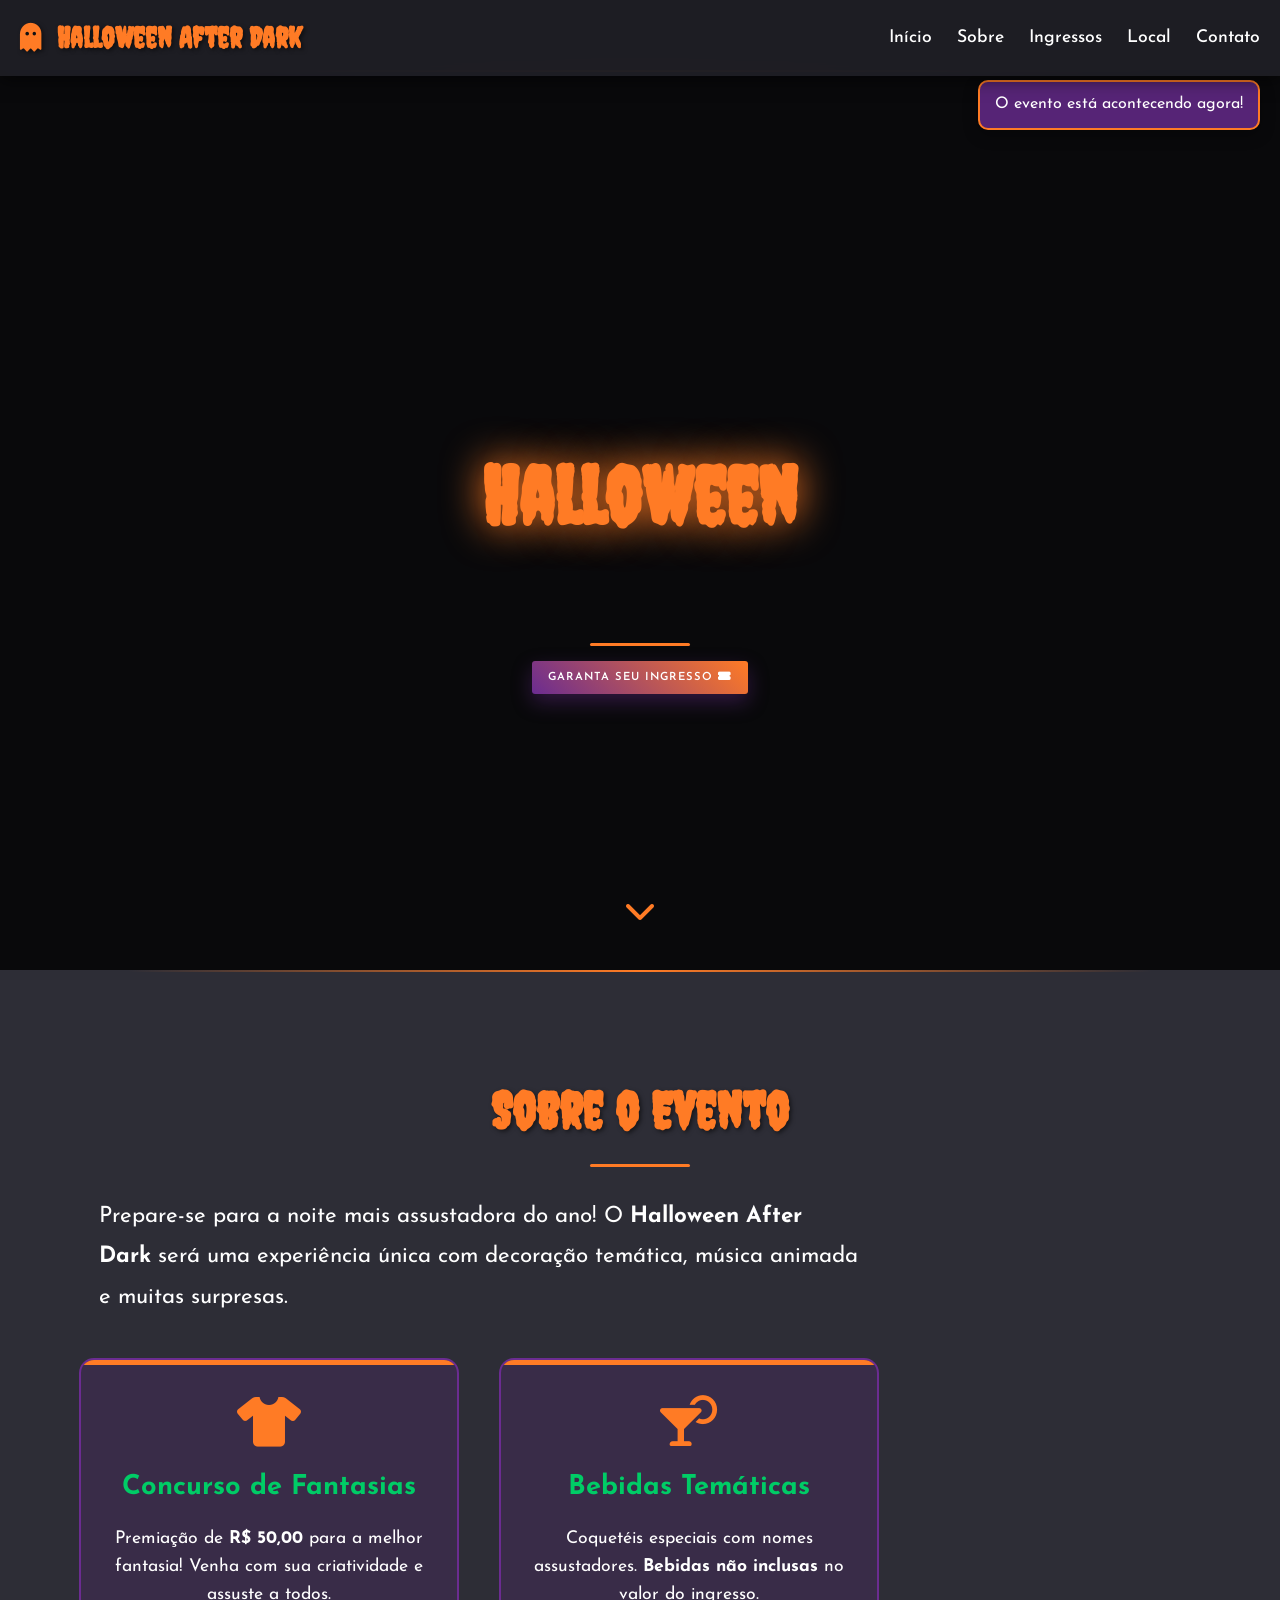
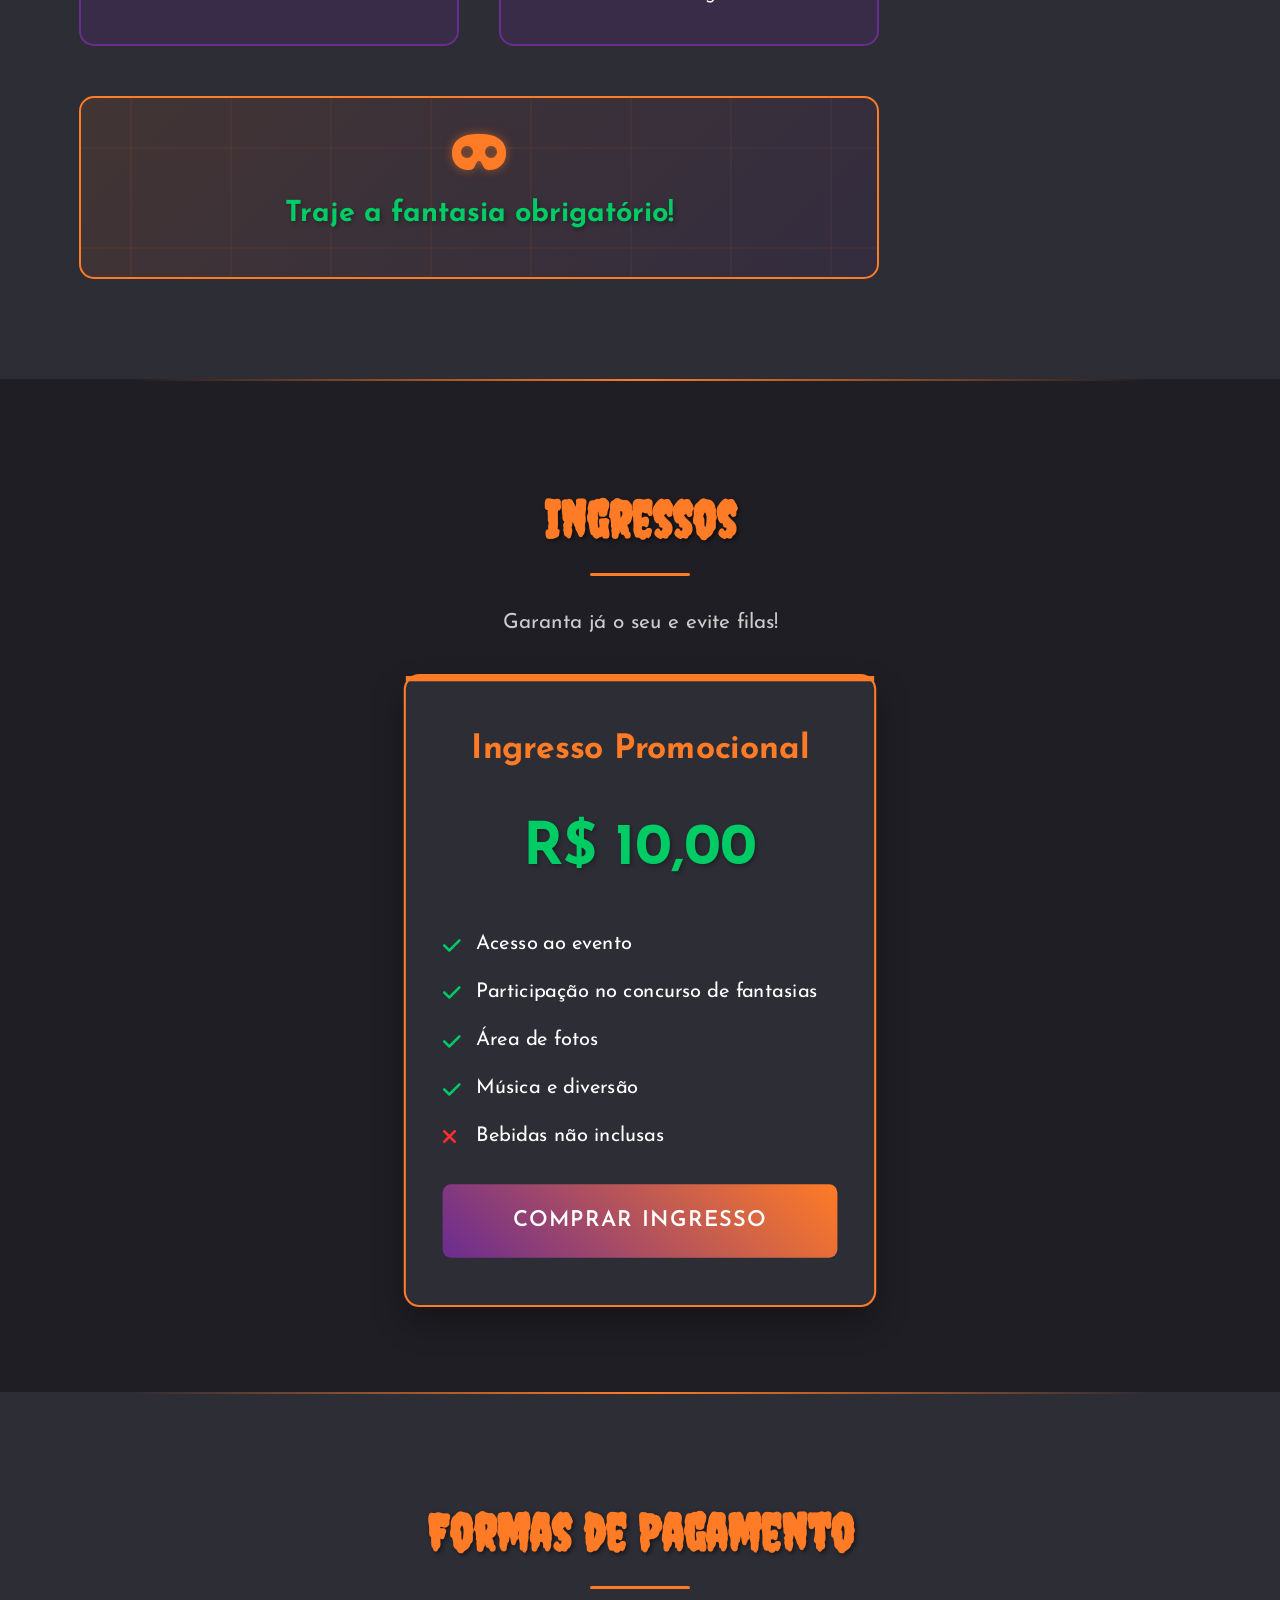
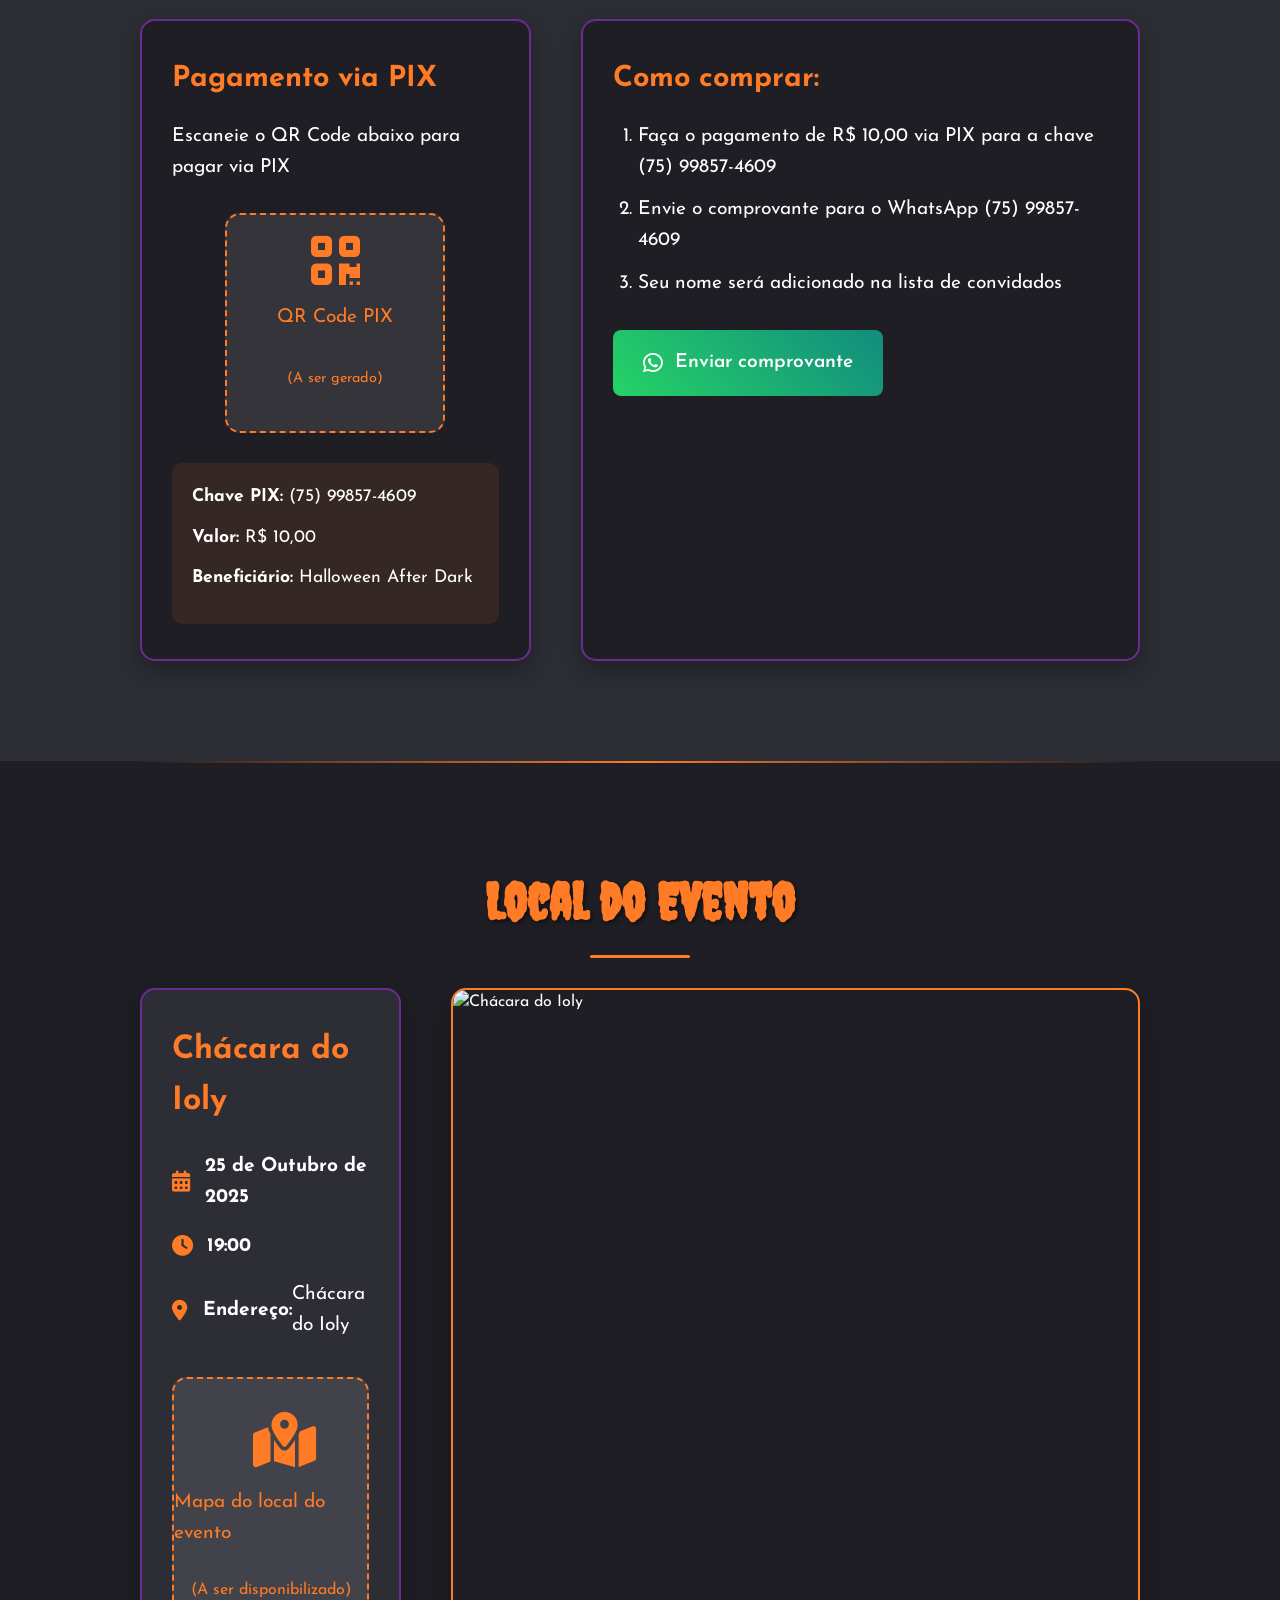
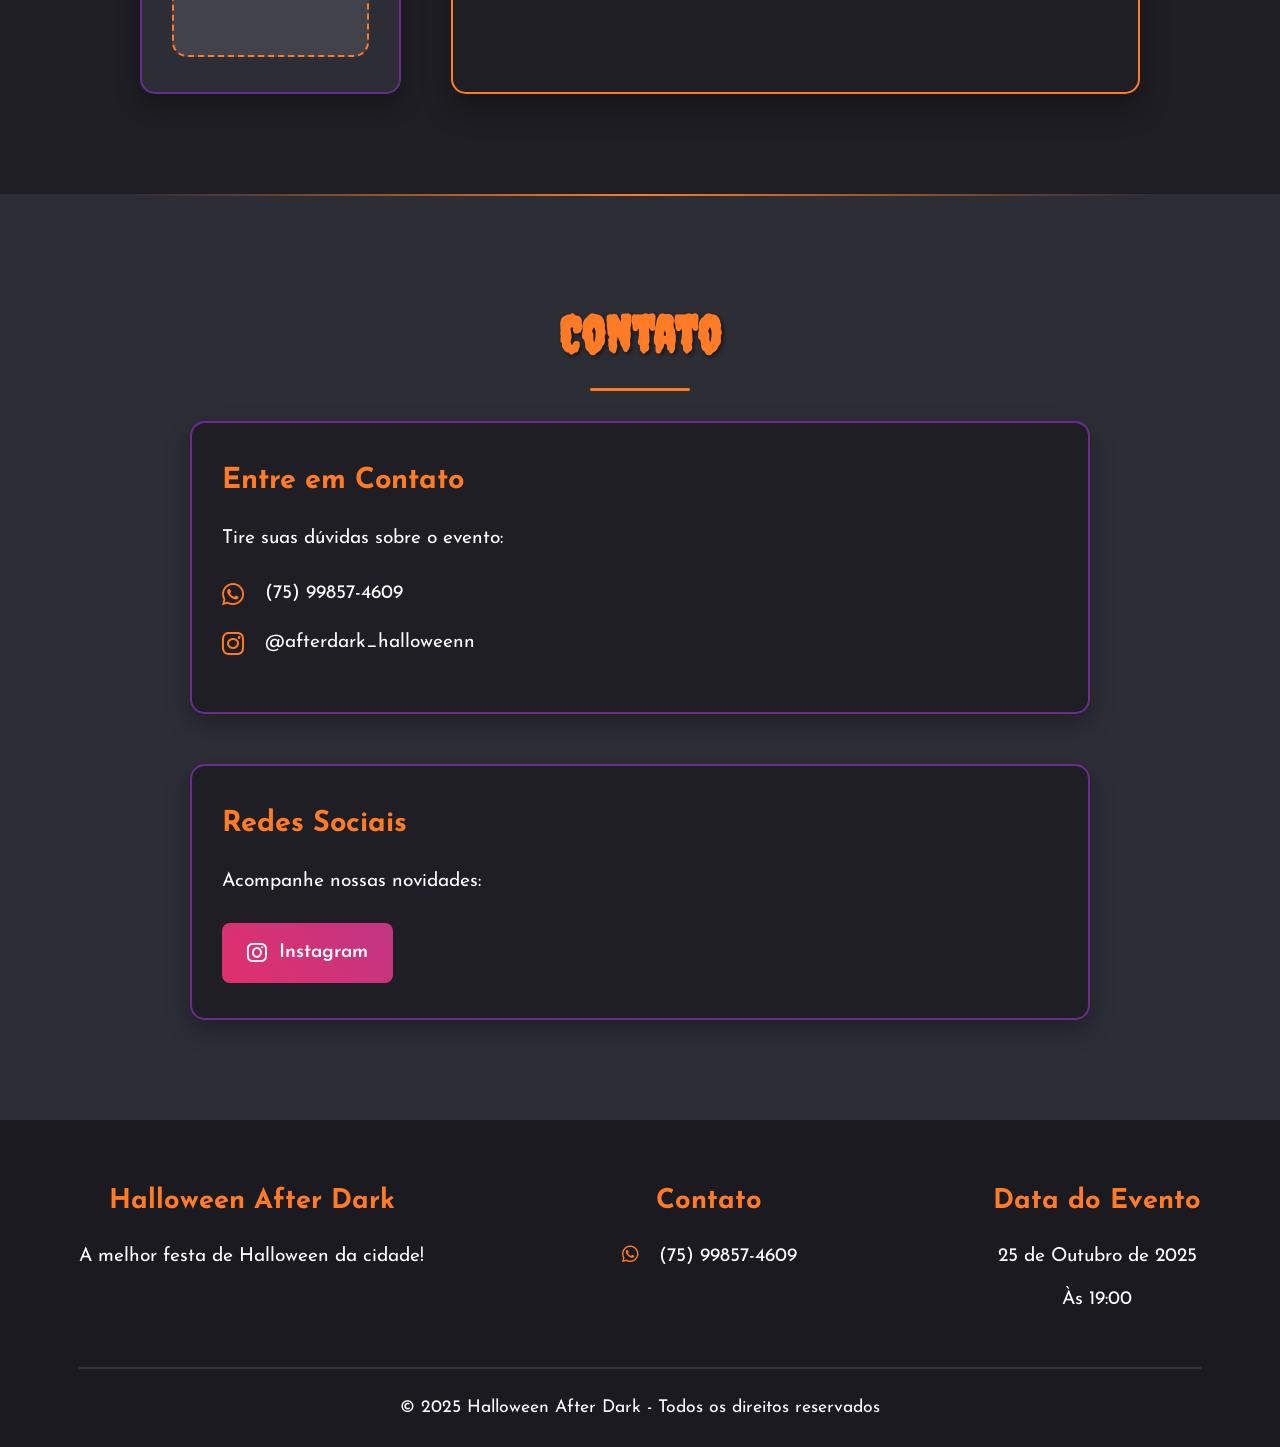
==== commit 03d7f552: "Add files via upload" ====
--- a/index.html
+++ b/index.html
@@ -8,109 +8,145 @@
     <link href="https://fonts.googleapis.com/css2?family=Creepster&family=Josefin+Sans:wght@400;600;700&display=swap" rel="stylesheet">
     <link rel="stylesheet" href="https://cdnjs.cloudflare.com/ajax/libs/font-awesome/6.0.0-beta3/css/all.min.css">
 </head>
-
 <body>
-
-    <header>
-    <nav class="navbar">
-        <div class="logo">
-            <i class="fas fa-ghost"></i> Halloween After Dark
-        </div>
-
-        <!-- Countdown no meio -->
-        <div class="navbar-countdown">
-            <div class="countdown">
-                <div class="countdown-box">
-                    <span id="days">00</span>
-                    <p>Dias</p>
-                </div>
-                <div class="countdown-box">
-                    <span id="hours">00</span>
-                    <p>Horas</p>
-                </div>
-                <div class="countdown-box">
-                    <span id="minutes">00</span>
-                    <p>Minutos</p>
-                </div>
-                <div class="countdown-box">
-                    <span id="seconds">00</span>
-                    <p>Segundos</p>
-                </div>
-            </div>
-        </div>
-        <div id="mobile-menu" class="menu-toggle">
-    <span></span>
-    <span></span>
-    <span></span>
-</div>
-        <ul class="nav-list">
-            <li><a href="#hero">Início</a></li>
-            <li><a href="#sobre">Sobre</a></li>
-            <li><a href="#ingressos">Ingressos</a></li>
-            <li><a href="#local">Local</a></li>
-            <li><a href="#contato">Contato</a></li>
-        </ul>
-    </nav>
-</header>
-
-<div class="flying-bats">
-    <i class="fas fa-bat"></i>
-    <i class="fas fa-bat"></i>
-    <i class="fas fa-bat"></i>
-</div>
-
-    <main>
-
-<section id="hero">
-  <div class="hero-content">
-    <h1 class="title-animation">
-      <span class="title-top">HALLOWEEN</span>
-      <span class="title-bottom">AFTER DARK</span>
-    </h1>
-    <a href="#ingressos" class="cta-button">
-  <span>🎃 Garanta seu ingresso</span>
-</a>
-
-  </div>
-</section>
-
-
-
-        <section id="sobre">
-    <div class="container">
-        <h2>Sobre o Evento</h2>
-        <div class="content-wrapper">
-            <div class="text-content">
-                <p class="intro">Prepare-se para a noite mais assustadora do ano! O <strong>Halloween After Dark</strong> será uma experiência única com decoração temática, música animada e muitas surpresas.</p>
-                
-                <div class="features">
-                    <div class="feature-item">
-                        <i class="fas fa-tshirt"></i>
-                        <h3>Concurso de Fantasias</h3>
-                        <p>Premiação de <strong>R$ 50,00</strong> para a melhor fantasia! Venha com sua criatividade e assuste a todos.</p>
-                    </div>
-                    <div class="feature-item">
-                        <i class="fas fa-cocktail"></i>
-                        <h3>Bebidas Temáticas</h3>
-                        <p>Coquetéis especiais com nomes assustadores. <strong>Bebidas não inclusas</strong> no valor do ingresso.</p>
-                    </div>
-                </div>
-
-             
-            </div>
-            <div class="image-content">
-                <div class="halloween-image">
-                    
-                    <img src="https://images.unsplash.com/photo-1504847881051-9e4a6e9e0ac7?ixlib=rb-1.2.1&auto=format&fit=crop&w=500&q=80" alt="Decoração de Halloween">
-               
-                </div>
+    <!-- Countdown Fixo -->
+    <div id="countdown-fixo">
+        <div class="countdown-mini">
+            <div class="countdown-item">
+                <span id="fixo-days">00</span>
+                <span>d</span>
+            </div>
+            <div class="countdown-separator">:</div>
+            <div class="countdown-item">
+                <span id="fixo-hours">00</span>
+                <span>h</span>
+            </div>
+            <div class="countdown-separator">:</div>
+            <div class="countdown-item">
+                <span id="fixo-minutes">00</span>
+                <span>m</span>
+            </div>
+            <div class="countdown-separator">:</div>
+            <div class="countdown-item">
+                <span id="fixo-seconds">00</span>
+                <span>s</span>
             </div>
         </div>
     </div>
-          <!-- TRAJE NO FINAL DA SEÇÃO -->
-                <p class="traje-final">🎭 Traje a fantasia obrigatório!</p>
-</section>
-
+
+    <header>
+        <nav>
+            <div class="logo">
+                <h1><i class="fas fa-ghost"></i> Halloween After Dark</h1>
+            </div>
+            <div class="menu-toggle" id="mobile-menu">
+                <span></span>
+                <span></span>
+                <span></span>
+            </div>
+            <ul class="nav-list">
+                <li><a href="#hero">Início</a></li>
+                <li><a href="#sobre">Sobre</a></li>
+                <li><a href="#ingressos">Ingressos</a></li>
+                <li><a href="#local">Local</a></li>
+                <li><a href="#contato">Contato</a></li>
+            </ul>
+        </nav>
+    </header>
+
+    <main>
+        <section id="hero">
+            <div class="hero-bg"></div>
+            <div class="hero-content">
+
+
+
+<div class="hero-text">
+    <div class="title-container">
+        <h2 class="main-title">
+            <span class="halloween-text" id="typing-halloween"></span>
+            <span class="afterdark-text" id="typing-afterdark"></span>
+        </h2>
+    </div>
+    <a href="#ingressos" class="cta-button">Garanta seu Ingresso <i class="fas fa-ticket-alt"></i></a>
+</div>
+
+<script>
+document.addEventListener('DOMContentLoaded', function() {
+    // Textos para digitação
+    const halloweenText = "Halloween";
+    const afterdarkText = "After Dark";
+    let halloweenIndex = 0;
+    let afterdarkIndex = 0;
+    
+    // Elementos
+    const halloweenElement = document.getElementById('typing-halloween');
+    const afterdarkElement = document.getElementById('typing-afterdark');
+    
+    // Função para digitar Halloween
+    function typeHalloween() {
+        if (halloweenIndex < halloweenText.length) {
+            halloweenElement.textContent += halloweenText.charAt(halloweenIndex);
+            halloweenIndex++;
+            setTimeout(typeHalloween, 150);
+        } else {
+            // Inicia a digitação do After Dark
+            setTimeout(typeAfterDark, 500);
+        }
+    }
+    
+    // Função para digitar After Dark
+    function typeAfterDark() {
+        if (afterdarkIndex < afterdarkText.length) {
+            afterdarkElement.textContent += afterdarkText.charAt(afterdarkIndex);
+            afterdarkIndex++;
+            setTimeout(typeAfterDark, 150);
+        }
+    }
+    
+    // Inicia a animação
+    setTimeout(typeHalloween, 1000);
+});
+</script>
+
+
+            <div class="scroll-indicator">
+                <i class="fas fa-chevron-down"></i>
+            </div>
+        </section>
+
+        <section id="sobre">
+            <div class="container">
+                <h2>Sobre o Evento</h2>
+                <div class="content-wrapper">
+                    <div class="text-content">
+                        <p class="intro">Prepare-se para a noite mais assustadora do ano! O <strong>Halloween After Dark</strong> será uma experiência única com decoração temática, música animada e muitas surpresas.</p>
+                        
+                        <div class="features">
+                            <div class="feature-item">
+                                <i class="fas fa-tshirt"></i>
+                                <h3>Concurso de Fantasias</h3>
+                                <p>Premiação de <strong>R$ 50,00</strong> para a melhor fantasia! Venha com sua criatividade e assuste a todos.</p>
+                            </div>
+                            <div class="feature-item">
+                                <i class="fas fa-cocktail"></i>
+                                <h3>Bebidas Temáticas</h3>
+                                <p>Coquetéis especiais com nomes assustadores. <strong>Bebidas não inclusas</strong> no valor do ingresso.</p>
+                            </div>
+                        </div>
+
+                        <!-- Traje de Fantasia Obrigatório (Estilizado) -->
+                        <div class="costume-notice-container">
+                            <i class="fas fa-mask costume-icon"></i>
+                            <p class="costume-notice">Traje a fantasia obrigatório!</p>
+                        
+                        </div>
+                    </div>
+
+                    </div>
+                </div>
+            </div>
+        </section>
 
         <section id="ingressos">
             <div class="container">
@@ -160,7 +196,7 @@
                             <li>Faça o pagamento de R$ 10,00 via PIX para a chave (75) 99857-4609</li>
                             <li>Envie o comprovante para o WhatsApp (75) 99857-4609</li>
                             <li>Seu nome será adicionado na lista de convidados</li>
-                            <li>Apresente seu documento com foto na entrada do evento</li>
+            
                         </ol>
                         <a href="https://wa.me/5575998574609?text=Olá!%20Gostaria%20de%20comprar%20ingresso%20para%20o%20Halloween%20After%20Dark" class="whatsapp-button">
                             <i class="fab fa-whatsapp"></i> Enviar comprovante
@@ -195,72 +231,56 @@
             </div>
         </section>
 
-    <section id="contato">
-  <h2>Contato</h2>
-  <div class="contact-container">
-
-    <!-- Card Contato -->
-    <div class="contact-card">
-      <h3>Entre em Contato</h3>
-      <p>Tire suas dúvidas sobre o evento:</p>
-      <div class="contact-item">
-        <i class="fab fa-whatsapp"></i>
-        <span>(75) 99857-4609</span>
-      </div>
-      <div class="contact-item">
-        <i class="fab fa-instagram"></i>
-        <span>@afterdark_halloweenn</span>
-      </div>
-    </div>
-
-    <!-- Card Redes Sociais -->
-    <div class="contact-card">
-      <h3>Redes Sociais</h3>
-      <p>Acompanhe nossas novidades:</p>
-      <a href="https://www.instagram.com/afterdark_halloweenn?igsh=aTJxOWJubnFmejl3" 
-         class="btn-instagram" target="_blank">
-        <i class="fab fa-instagram"></i> Instagram
-      </a>
-    </div>
-
-  </div>
-</section>
-
+        <section id="contato">
+            <div class="container">
+                <h2>Contato</h2>
+                <div class="contact-content">
+                    <div class="contact-info">
+                        <h3>Entre em Contato</h3>
+                        <p>Tire suas dúvidas sobre o evento:</p>
+                        <div class="contact-item">
+                            <i class="fab fa-whatsapp"></i>
+                            <p>(75) 99857-4609</p>
+                        </div>
+                        <div class="contact-item">
+                            <i class="fab fa-instagram"></i>
+                            <p>@afterdark_halloweenn</p>
+                        </div>
+                    </div>
+                    <div class="social-media">
+                        <h3>Redes Sociais</h3>
+                        <p>Acompanhe nossas novidades:</p>
+                        <a href="https://www.instagram.com/afterdark_halloweenn?igsh=aTJxOWJubnFmejl3" class="social-button">
+                            <i class="fab fa-instagram"></i> Instagram
+                        </a>
+                    </div>
+                </div>
+            </div>
+        </section>
     </main>
 
-<footer>
-  <div class="footer-container">
-    
-    <div class="footer-col">
-      <h3>Halloween After Dark</h3>
-      <p>A melhor festa de Halloween da cidade!</p>
-    </div>
-
-   <div class="footer-col">
-  <h3>Contato</h3>
-  <p>
-    <a href="https://wa.me/5575998574609" target="_blank" class="contact-link">
-      <i class="fab fa-whatsapp"></i> (75) 99857-4609
-    </a>
-  </p>
-  <p>
-    <a href="https://www.instagram.com/afterdark_halloweenn" target="_blank" class="contact-link">
-      <i class="fab fa-instagram"></i> @afterdark_halloweenn
-    </a>
-  </p>
-</div>
-
-    <div class="footer-col">
-      <h3>Data do Evento</h3>
-      <p>25 de Outubro de 2025</p>
-      <p>Às 19:00</p>
-    </div>
-  </div>
-
-  <div class="footer-bottom">
-    <p>© 2025 <span>Halloween After Dark</span> - Todos os direitos reservados</p>
-
-</footer>
+    <footer>
+        <div class="container">
+            <div class="footer-content">
+                <div class="footer-section">
+                    <h3>Halloween After Dark</h3>
+                    <p>A melhor festa de Halloween da cidade!</p>
+                </div>
+                <div class="footer-section">
+                    <h3>Contato</h3>
+                    <p><i class="fab fa-whatsapp"></i> (75) 99857-4609</p>
+                </div>
+                <div class="footer-section">
+                    <h3>Data do Evento</h3>
+                    <p>25 de Outubro de 2025</p>
+                    <p>Às 19:00</p>
+                </div>
+            </div>
+            <div class="footer-bottom">
+                <p>&copy; 2025 Halloween After Dark - Todos os direitos reservados</p>
+            </div>
+        </div>
+    </footer>
 
     <script>
         // Menu mobile toggle
@@ -282,20 +302,20 @@
                         behavior: 'smooth'
                     });
                     
-                    // Fechar menu mobile após clicar em a link
+                    // Fechar menu mobile após clicar em um link
                     document.querySelector('.nav-list').classList.remove('active');
                 }
             });
         });
 
-        // Contador regressivo para 25 de outubro de 2025
+        // Contador regressivo para 25 de outubro de 2025 (fixo)
         function updateCountdown() {
             const eventDate = new Date('2025-10-25T19:00:00');
             const now = new Date();
             const diff = eventDate - now;
             
             if (diff <= 0) {
-                document.querySelector('.countdown-container').innerHTML = '<h3>O evento está acontecendo agora!</h3>';
+                document.getElementById('countdown-fixo').innerHTML = '<div>O evento está acontecendo agora!</div>';
                 return;
             }
             
@@ -304,19 +324,20 @@
             const minutes = Math.floor((diff % (1000 * 60 * 60)) / (1000 * 60));
             const seconds = Math.floor((diff % (1000 * 60)) / 1000);
             
-            document.getElementById('days').textContent = days.toString().padStart(2, '0');
-            document.getElementById('hours').textContent = hours.toString().padStart(2, '0');
-            document.getElementById('minutes').textContent = minutes.toString().padStart(2, '0');
-            document.getElementById('seconds').textContent = seconds.toString().padStart(2, '0');
+            // Atualizar contador fixo
+            document.getElementById('fixo-days').textContent = days.toString().padStart(2, '0');
+            document.getElementById('fixo-hours').textContent = hours.toString().padStart(2, '0');
+            document.getElementById('fixo-minutes').textContent = minutes.toString().padStart(2, '0');
+            document.getElementById('fixo-seconds').textContent = seconds.toString().padStart(2, '0');
         }
         
         // Atualizar contador a cada segundo
         setInterval(updateCountdown, 1000);
         updateCountdown(); // Inicializar imediatamente
 
-        // Animação de digitação para o título
+        // Efeito de digitação para o título
         document.addEventListener('DOMContentLoaded', function() {
-            const title = document.querySelector('.title-animation');
+            const title = document.querySelector('.typing-effect');
             const originalText = title.textContent;
             title.textContent = '';
             
@@ -350,6 +371,7 @@
                 document.querySelector('.nav-list').classList.remove('active');
             }
         }
+        
     </script>
 </body>
 </html>
--- a/style.css
+++ b/style.css
@@ -29,6 +29,50 @@
     max-width: 1200px;
     margin: 0 auto;
     padding: 0 15px;
+}
+
+/* Countdown Fixo */
+#countdown-fixo {
+    position: fixed;
+    top: 80px;
+    right: 20px;
+    background: rgba(107, 44, 145, 0.8);
+    border-radius: 10px;
+    padding: 10px 15px;
+    backdrop-filter: blur(10px);
+    border: 2px solid var(--orange);
+    z-index: 999;
+    box-shadow: 0 5px 15px rgba(0, 0, 0, 0.3);
+}
+
+.countdown-mini {
+    display: flex;
+    align-items: center;
+    gap: 5px;
+}
+
+.countdown-item {
+    display: flex;
+    flex-direction: column;
+    align-items: center;
+    min-width: 30px;
+}
+
+.countdown-item span:first-child {
+    font-size: 1.2rem;
+    font-weight: bold;
+    color: var(--orange);
+}
+
+.countdown-item span:last-child {
+    font-size: 0.7rem;
+    color: white;
+}
+
+.countdown-separator {
+    color: var(--orange);
+    font-weight: bold;
+    margin: 0 2px;
 }
 
 /* Header e Navegação */
@@ -113,7 +157,7 @@
     width: 100%;
 }
 
-/* Hero Section - MELHORADA */
+/* Hero Section - SIMPLIFICADA */
 #hero {
     min-height: 100vh;
     display: flex;
@@ -121,7 +165,7 @@
     justify-content: center;
     position: relative;
     overflow: hidden;
-    padding: 60px 5%;
+    padding: 40px 5%;
 }
 
 .hero-bg {
@@ -139,18 +183,20 @@
 
 .hero-content {
     display: flex;
-    align-items: center;
-    justify-content: space-between;
+    flex-direction: column;
+    align-items: center;
+    justify-content: center;
     width: 100%;
     max-width: 1200px;
     z-index: 2;
-    gap: 50px;
+    text-align: center;
+    gap: 40px;
 }
 
 .hero-text {
-    flex: 1;
-    display: flex;
-    flex-direction: column;
+    display: flex;
+    flex-direction: column;
+    align-items: center;
     gap: 30px;
 }
 
@@ -160,100 +206,7 @@
     color: var(--orange);
     text-shadow: 3px 3px 6px rgba(0, 0, 0, 0.7);
     line-height: 1.1;
-    margin-bottom: 10px;
-}
-
-.event-info {
-    display: flex;
-    flex-direction: column;
-    gap: 10px;
-}
-
-.event-date, .event-time {
-    font-size: 1.6rem;
-    font-weight: 600;
-    color: white;
-}
-
-.event-location {
-    font-size: 1.6rem;
-    color: var(--orange);
-    font-weight: 600;
-}
-
-.countdown-container {
-    background: rgba(107, 44, 145, 0.3);
-    border-radius: 20px;
-    padding: 30px;
-    backdrop-filter: blur(10px);
-    border: 2px solid var(--purple);
-    margin: 20px 0;
-}
-
-.countdown-container h3 {
-    color: var(--orange);
-    margin-bottom: 20px;
-    font-size: 1.8rem;
-    text-align: center;
-    text-shadow: 1px 1px 3px rgba(0, 0, 0, 0.5);
-}
-
-.countdown {
-    display: flex;
-    justify-content: center;
-    align-items: center;
-    gap: 15px;
-}
-
-.countdown-box {
-    background: rgba(255, 123, 37, 0.2);
-    border-radius: 15px;
-    padding: 20px;
-    min-width: 90px;
-    backdrop-filter: blur(5px);
-    border: 2px solid var(--orange);
-    text-align: center;
-    transition: transform 0.3s;
-}
-
-.countdown-box:hover {
-    transform: translateY(-5px);
-    background: rgba(255, 123, 37, 0.3);
-}
-
-.countdown-box span {
-    font-size: 3rem;
-    font-weight: bold;
-    color: var(--orange);
-    display: block;
-    text-shadow: 2px 2px 4px rgba(0, 0, 0, 0.5);
-}
-
-.countdown-box p {
-    margin-top: 10px;
-    font-size: 1.1rem;
-    color: white;
-    font-weight: 600;
-}
-
-.countdown-separator {
-    font-size: 2.8rem;
-    color: var(--orange);
-    font-weight: bold;
-    margin: 0 5px;
-    transform: translateY(-5px);
-}
-
-.hero-content .destaque {
-    color: var(--green);
-    font-weight: bold;
-    font-size: 1.8rem;
-    text-shadow: 1px 1px 3px rgba(0, 0, 0, 0.5);
-    padding: 15px 25px;
-    background: rgba(0, 204, 102, 0.1);
-    border-radius: 10px;
-    border: 2px solid var(--green);
-    text-align: center;
+    margin: 0;
 }
 
 .cta-button {
@@ -271,41 +224,11 @@
     box-shadow: 0 8px 20px rgba(107, 44, 145, 0.4);
     text-transform: uppercase;
     letter-spacing: 1px;
-    text-align: center;
-    width: 100%;
 }
 
 .cta-button:hover {
     transform: translateY(-5px) scale(1.05);
     box-shadow: 0 12px 25px rgba(255, 123, 37, 0.5);
-}
-
-.hero-image {
-    flex: 1;
-    display: flex;
-    justify-content: center;
-    align-items: center;
-}
-
-.image-frame {
-    width: 100%;
-    max-width: 450px;
-    height: 450px;
-    border-radius: 20px;
-    overflow: hidden;
-    box-shadow: 0 15px 30px rgba(0, 0, 0, 0.4);
-    border: 3px solid var(--orange);
-    transition: transform 0.3s;
-}
-
-.image-frame:hover {
-    transform: scale(1.05);
-}
-
-.image-frame img {
-    width: 100%;
-    height: 100%;
-    object-fit: cover;
 }
 
 .scroll-indicator {
@@ -444,6 +367,56 @@
 .feature-item p {
     font-size: 1.1rem;
     line-height: 1.6;
+}
+
+/* Container do Traje de Fantasia */
+.costume-notice-container {
+    background: linear-gradient(135deg, rgba(255, 123, 37, 0.1), rgba(107, 44, 145, 0.1));
+    border-radius: 15px;
+    padding: 30px;
+    margin-top: 50px;
+    border: 2px solid var(--orange);
+    position: relative;
+    overflow: hidden;
+    text-align: center;
+}
+
+.costume-notice-container::before {
+    content: '';
+    position: absolute;
+    top: 0;
+    left: 0;
+    width: 100%;
+    height: 100%;
+    background: url('data:image/svg+xml;utf8,<svg xmlns="http://www.w3.org/2000/svg" width="100" height="100" viewBox="0 0 100 100"><rect width="100" height="100" fill="none"/><path d="M0,50 L100,50 M50,0 L50,100" stroke="%23FF7B25" stroke-width="0.5" stroke-opacity="0.2"/></svg>');
+    z-index: 0;
+}
+
+.costume-icon {
+    font-size: 3rem;
+    color: var(--orange);
+    margin-bottom: 15px;
+    display: block;
+    text-shadow: 0 0 10px rgba(255, 123, 37, 0.5);
+    animation: pulse 2s infinite;
+}
+
+.costume-notice {
+    font-size: 1.8rem;
+    font-weight: 700;
+    color: var(--green);
+    margin-bottom: 10px;
+    text-shadow: 2px 2px 4px rgba(0, 0, 0, 0.3);
+    position: relative;
+    z-index: 1;
+}
+
+.costume-subtitle {
+    font-size: 1.2rem;
+    color: white;
+    opacity: 0.9;
+    position: relative;
+    z-index: 1;
 }
 
 .image-content {
@@ -620,7 +593,7 @@
     background: rgba(255, 255, 255, 0.1);
     border-radius: 15px;
     display: flex;
-    flex-direction: column;
+       flex-direction: column;
     align-items: center;
     justify-content: center;
     color: var(--orange);
@@ -757,685 +730,425 @@
     border: 2px solid var(--orange);
 }
 
-/* ===== CONTATO ===== */
+.local-image img {
+    width: 100%;
+    height: 350px;
+    object-fit: cover;
+}
+
+/* Contato Section */
 #contato {
-    background: #121212;
-    padding: 80px 20px;
-    text-align: center;
-    color: #fff;
-}
-
-#contato h2 {
-    font-family: 'Creepster', cursive;
-    font-size: 2.8rem;
-    color: var(--orange);
-    margin-bottom: 50px;
-    text-shadow: 0 0 15px rgba(255, 102, 0, 0.8);
-}
-
-.contact-container {
-    display: flex;
-    flex-direction: column;
-    gap: 35px;
+    background-color: #2D2D36;
+}
+
+.contact-content {
+    display: flex;
+    flex-direction: column;
+    gap: 50px;
     max-width: 900px;
     margin: 0 auto;
 }
 
-.contact-card {
-    background: #1f1f26;
-    border-radius: 12px;
-    padding: 30px 25px;
-    box-shadow: 0 6px 18px rgba(0,0,0,0.6);
-    text-align: left;
-    border: 1px solid var(--purple);
-    transition: transform 0.3s, box-shadow 0.3s;
-}
-
-.contact-card:hover {
-    transform: translateY(-5px);
-    box-shadow: 0 10px 25px rgba(123,44,191,0.6);
-}
-
-.contact-card h3 {
+.contact-info, .social-media {
+    background-color: var(--dark);
+    padding: 35px 30px;
+    border-radius: 15px;
+    box-shadow: 0 10px 25px rgba(0, 0, 0, 0.3);
+    border: 2px solid var(--purple);
+}
+
+.contact-info h3, .social-media h3 {
+    color: var(--orange);
+    margin-bottom: 20px;
+    font-size: 1.8rem;
+}
+
+.contact-info p, .social-media p {
+    margin-bottom: 25px;
+    font-size: 1.2rem;
+}
+
+.contact-item {
+    display: flex;
+    align-items: center;
+    margin-bottom: 18px;
+}
+
+.contact-item i {
     color: var(--orange);
     font-size: 1.6rem;
-    margin-bottom: 15px;
-}
-
-.contact-card p {
-    margin-bottom: 15px;
-    font-size: 1rem;
-    color: #ddd;
-}
-
-.contact-item {
-    display: flex;
-    align-items: center;
-    gap: 10px;
+    margin-right: 18px;
+    width: 25px;
+}
+
+.contact-item p {
+    margin: 0;
+    font-size: 1.2rem;
+}
+
+.social-button {
+    display: inline-flex;
+    align-items: center;
+    background: linear-gradient(45deg, #E1306C, #C13584);
+    color: white;
+    padding: 15px 25px;
+    border-radius: 8px;
+    text-decoration: none;
+    font-weight: 600;
+    transition: transform 0.3s;
+    font-size: 1.2rem;
+}
+
+.social-button i {
+    margin-right: 12px;
+    font-size: 1.4rem;
+}
+
+.social-button:hover {
+    transform: translateY(-3px);
+}
+
+/* Footer */
+footer {
+    background-color: #1A1A20;
+    padding: 60px 0 25px;
+}
+
+.footer-content {
+    display: flex;
+    flex-direction: column;
+    gap: 40px;
+    margin-bottom: 40px;
+}
+
+.footer-section {
+    text-align: center;
+}
+
+.footer-section h3 {
+    color: var(--orange);
+    margin-bottom: 18px;
+    font-size: 1.7rem;
+}
+
+.footer-section p {
+    margin-bottom: 12px;
+    font-size: 1.2rem;
+}
+
+.footer-section i {
+    color: var(--orange);
+    margin-right: 12px;
+    width: 20px;
+}
+
+.footer-bottom {
+    text-align: center;
+    padding-top: 25px;
+    border-top: 2px solid #333;
     font-size: 1.1rem;
-    margin: 10px 0;
-    color: #fff;
-}
-
-.contact-item i {
-    font-size: 1.3rem;
-    color: var(--orange);
-}
-
-/* Botão Instagram */
-.btn-instagram {
-    display: inline-flex;
-    align-items: center;
-    gap: 10px;
-    padding: 12px 20px;
-    border-radius: 8px;
-    background: linear-gradient(45deg, #ff6600, #7b2cbf);
-    color: #fff;
-    font-size: 1.1rem;
-    font-weight: 600;
-    text-decoration: none;
-    transition: all 0.3s;
-}
-
-.btn-instagram:hover {
-    transform: scale(1.05);
-    box-shadow: 0 0 20px rgba(255, 102, 0, 0.7);
-}
-/* ===== FOOTER ===== */
-footer {
-    background: #0d0d0d;
-    color: #ddd;
-    padding: 60px 20px 25px;
-    border-top: 2px solid var(--purple);
-    font-size: 1rem;
-}
-
-.footer-container {
-    display: grid;
-    grid-template-columns: repeat(auto-fit, minmax(220px, 1fr));
-    gap: 40px;
-    max-width: 1100px;
+}
+
+/* Responsividade */
+@media (max-width: 768px) {
+    .menu-toggle {
+        display: flex;
+    }
+    
+    .nav-list {
+        position: fixed;
+        top: 70px;
+        left: -100%;
+        background-color: rgba(30, 30, 36, 0.95);
+        width: 100%;
+        height: calc(100vh - 70px);
+        flex-direction: column;
+        align-items: center;
+        justify-content: center;
+        transition: left 0.3s ease;
+        backdrop-filter: blur(10px);
+    }
+    
+    .nav-list.active {
+        left: 0;
+    }
+    
+    .nav-list li {
+        margin: 20px 0;
+    }
+    
+    .hero-content {
+        flex-direction: column;
+        text-align: center;
+        gap: 40px;
+    }
+    
+    .hero-content h2 {
+        font-size: 3rem;
+    }
+    
+    .features {
+        grid-template-columns: 1fr;
+    }
+    
+    .payment-content {
+        flex-direction: column;
+    }
+    
+    .local-content {
+        flex-direction: column;
+    }
+    
+    .footer-content {
+        flex-direction: column;
+    }
+
+    #countdown-fixo {
+        top: 70px;
+        right: 10px;
+        padding: 8px 12px;
+    }
+    
+    .countdown-item span:first-child {
+        font-size: 1rem;
+    }
+}
+
+@media (min-width: 769px) {
+    .hero-content {
+        flex-direction: row;
+    }
+    
+    .content-wrapper {
+        flex-direction: row;
+        align-items: center;
+    }
+    
+    .text-content {
+        flex: 1;
+        text-align: left;
+    }
+    
+    .intro {
+        text-align: left;
+    }
+    
+    .image-content {
+        flex: 1;
+    }
+    
+    .features {
+        grid-template-columns: repeat(2, 1fr);
+    }
+    
+    .payment-content {
+        flex-direction: row;
+    }
+    
+    .local-content {
+        flex-direction: row;
+    }
+    
+    .footer-content {
+        flex-direction: row;
+        justify-content: space-between;
+    }
+}
+
+@media (min-width: 1024px) {
+    .hero-content h2 {
+        font-size: 5rem;
+    }
+    
+    .features {
+        grid-template-columns: repeat(2, 1fr);
+    }
+}
+
+/* Animações */
+@keyframes titleAnimation {
+    0% { opacity: 0; transform: translateY(-20px); }
+    100% { opacity: 1; transform: translateY(0); }
+}
+
+.title-animation {
+    animation: titleAnimation 1.5s ease-out;
+}
+
+/* Efeito de digitação */
+.typing-effect {
+    overflow: hidden;
+    border-right: .15em solid var(--orange);
+    white-space: nowrap;
     margin: 0 auto;
-    text-align: left;
-}
-
-.footer-col h3 {
-    color: var(--orange);
-    font-size: 1.3rem;
-    margin-bottom: 15px;
-    font-weight: 700;
-}
-
-.footer-col p {
-    margin: 8px 0;
-    display: flex;
-    align-items: center;
-    gap: 10px;
-    color: #ccc;
-}
-
-.footer-col i {
-    color: var(--purple);
-    font-size: 1.1rem;
-}
-
-/* Parte de baixo do footer */
-.footer-bottom {
-    margin-top: 40px;
-    text-align: center;
-    border-top: 1px solid rgba(255,255,255,0.1);
-    padding-top: 20px;
-    font-size: 0.9rem;
-    color: #aaa;
-}
-
-.footer-bottom span {
-    color: var(--orange);
-    font-weight: bold;
-}
-/* ===== LINKS DE CONTATO ===== */
-.contact-link {
-    display: inline-flex;
-    align-items: center;
-    gap: 8px;
-    color: #fff;
-    font-size: 1rem;
-    transition: all 0.3s ease;
-    text-decoration: none;
-}
-
-.contact-link i {
-    font-size: 1.2rem;
-    color: var(--purple);
-    transition: color 0.3s ease, transform 0.3s ease;
-}
-
-.contact-link:hover {
-    color: var(--orange);
-}
-
-.contact-link:hover i {
-    color: var(--orange);
-    transform: scale(1.2);
-}
-.hero-bg {
-    background: linear-gradient(rgba(0, 0, 0, 0.75), rgba(0, 0, 0, 0.75)),
-                url('https://images.unsplash.com/photo-1506748686214-e9df14d4d9d0?auto=format&fit=crop&w=1350&q=80');
-    background-size: cover;
-    background-position: center;
-}
-.hero-content h2 {
-    text-shadow: 0 0 10px var(--orange),
-                 0 0 20px var(--orange),
-                 0 0 30px var(--purple);
-    animation: flicker 2s infinite alternate;
-}
-
-@keyframes flicker {
-    0% { opacity: 1; text-shadow: 0 0 15px var(--orange), 0 0 25px var(--purple); }
-    50% { opacity: 0.8; text-shadow: 0 0 5px var(--orange); }
-    100% { opacity: 1; text-shadow: 0 0 20px var(--orange), 0 0 40px var(--purple); }
-}
-.flying-bats i {
-    position: absolute;
-    font-size: 2rem;
-    color: var(--orange);
-    animation: fly 10s linear infinite;
-}
-
-@keyframes fly {
-    from { transform: translateX(-10%) translateY(0); }
-    to { transform: translateX(110vw) translateY(-50vh); }
-}
-.cta-button {
-    animation: pulse 2s infinite;
+    letter-spacing: .15em;
+    animation: typing 3.5s steps(40, end), blink-caret .75s step-end infinite;
+}
+
+@keyframes typing {
+    from { width: 0 }
+    to { width: 100% }
+}
+
+@keyframes blink-caret {
+    from, to { border-color: transparent }
+    50% { border-color: var(--orange); }
 }
 
 @keyframes pulse {
     0% { transform: scale(1); }
-    50% { transform: scale(1.05); }
+    50% { transform: scale(1.1); }
     100% { transform: scale(1); }
 }
-@media (max-width: 768px) {
-    .hero-content h2 {
-        font-size: 1.8rem; /* menor que desktop */
-        text-align: center;
-        line-height: 1.3;
-    }
-
-    .hero-content p {
-        font-size: 0.95rem;
-        padding: 0 10px;
-    }
-}
-@media (max-width: 768px) {
-    .cta-button {
-        padding: 12px 24px;
-        font-size: 1rem;
-        width: 80%; /* ocupa mais espaço na tela */
-        max-width: 300px;
-    }
-}
-@media (max-width: 768px) {
-    .flying-bats i {
-        font-size: 1.2rem;
-        opacity: 0.6; /* mais discreto */
-    }
-}
-.countdown div {
-    font-size: 1rem;
-    padding: 8px;
-    }
-    /* Ajustes só para a seção início */
-.event-highlight {
-    display: flex;
-    flex-direction: column;
-    gap: 8px;
-    margin: 15px 0;
-    font-size: 1.3rem;
-    text-align: left;
-}
-
-.event-highlight p {
+/* Container do título */
+.title-container {
+    display: flex;
+    flex-direction: column;
+    align-items: center;
+    gap: 5px;
+    margin-bottom: 30px;
+}
+
+/* Partes do título */
+.title-part {
+    font-family: 'Creepster', cursive;
+    text-shadow: 3px 3px 6px rgba(0, 0, 0, 0.7);
+    line-height: 1.1;
+    margin: 0;
+    text-align: center;
+}
+
+.title-top {
+    font-size: 4.5rem;
+    color: #FF7B25; /* Laranja */
+}
+
+.title-bottom {
+    font-size: 4rem;
+    color: #6B2C91; /* Roxo */
+}
+
+/* Efeito de brilho */
+.glow-effect {
+    animation: glow 2s ease-in-out infinite alternate;
+}
+
+@keyframes glow {
+    from {
+        text-shadow: 0 0 5px currentColor, 0 0 10px currentColor;
+    }
+    to {
+        text-shadow: 0 0 10px currentColor, 0 0 20px currentColor, 
+                     0 0 30px currentColor, 0 0 40px currentColor;
+    }
+}
+
+/* Efeito adicional para o After Dark */
+.title-bottom {
+    position: relative;
+}
+
+.title-bottom::after {
+    content: '';
+    position: absolute;
+    bottom: -5px;
+    left: 0;
+    width: 100%;
+    height: 3px;
+    background: linear-gradient(90deg, transparent, #6B2C91, transparent);
+    animation: pulse-line 2s ease-in-out infinite alternate;
+}
+
+@keyframes pulse-line {
+    from {
+        opacity: 0.5;
+        width: 50%;
+        left: 25%;
+    }
+    to {
+        opacity: 1;
+        width: 100%;
+        left: 0;
+    }
+
+}
+.title-container {
+    text-align: center;
+    margin-bottom: 5px;
+}
+
+.main-title {
+    font-family: 'Creepster', cursive;
+    font-size: 15rem !important;
+    line-height: 0.8;
+    margin: 0;
+    padding: 0;
+    min-height: 300px; /* Reduzi a altura */
+    display: flex;
+    flex-direction: column;
+    justify-content: center; /* Centraliza verticalmente */
+    align-items: center; /* Centraliza horizontalmente */
+}
+
+.halloween-text {
+    color: #FF7B25;
+    display: block;
+    text-shadow: 0 0 40px rgba(255, 123, 37, 1);
+    font-size: 1em !important;
+}
+
+.afterdark-text {
+    color: #6B2C91;
+    display: block;
+    text-shadow: 0 0 40px rgba(107, 44, 145, 1);
+    font-size: 1em !important;
+}
+
+.hero-text {
+    display: flex;
+    flex-direction: column;
+    justify-content: center; /* Centraliza todo o conteúdo */
+    align-items: center; /* Centraliza horizontalmente */
+    min-height: 80vh; /* Ocupa boa parte da tela */
+}
+
+.cta-button {
+    background: linear-gradient(45deg, #6B2C91, #FF7B25);
     color: white;
+    padding: 8px 16px;
+    font-size: 0.7rem;
+    border-radius: 3px;
+    text-decoration: none;
     font-weight: 600;
-    display: flex;
-    align-items: center;
-    gap: 10px;
-}
-
-.event-highlight i {
-    color: var(--orange);
-    font-size: 1.2rem;
-}
-
-/* Countdown menor e mais clean */
-.countdown-container {
-    background: rgba(107, 44, 145, 0.25);
-    border-radius: 15px;
-    padding: 15px 25px;
-    margin: 20px 0;
-    border: 2px solid var(--purple);
+    transition: transform 0.3s ease;
+    opacity: 0;
+    animation: fadeIn 1s ease-in-out 4s forwards;
+    display: inline-block;
+    margin-top: -20px; /* SOBE o botão pra ficar mais junto */
+}
+
+.cta-button:hover {
+    transform: scale(1.05);
+}
+
+@keyframes fadeIn {
+    to {
+        opacity: 1;
+    }
+}
+/* FORÇA o tamanho máximo */
+body .main-title {
+    font-size: 5rem !important;
+}
+
+html body .main-title {
+    font-size: 5rem !important;
+}
+.ticket-info {
+    margin-top: 40px; /* Ajuste este valor conforme necessário */
     text-align: center;
-}
-
-.countdown {
-    display: flex;
-    justify-content: center;
-    align-items: center;
-    gap: 20px;
-}
-
-.countdown-box {
-    background: rgba(255, 123, 37, 0.15);
-    border-radius: 10px;
-    padding: 12px;
-    min-width: 70px;
-    border: 1.5px solid var(--orange);
-    text-align: center;
-}
-
-.countdown-box span {
-    font-size: 2.2rem;
-    font-weight: bold;
-    color: var(--orange);
-}
-
-.countdown-box p {
-    font-size: 0.9rem;
-    color: #fff;
-    margin-top: 5px;
-}
-/* Deixar o título do início bem grande */
-#hero .title-animation {
-    font-size: 4rem;
-    font-weight: 900;
-    text-align: center;
-    color: var(--orange);
-}
-
-/* Centralizar botão no início */
-#hero .cta-button {
-    display: inline-block;
-    margin-top: 20px;
-    text-align: center;
-}
-
-/* Garantir centralização */
-#hero .hero-text {
-    text-align: center;
-    width: 100%;
-}
-
-/* Destaque do traje no "Sobre o Evento" */
-#sobre .destaque {
-    margin-top: 20px;
-    font-size: 1.3rem;
-    font-weight: bold;
-    color: var(--orange);
-    text-align: center;
-}
-/* Hero Title em duas linhas */
-#hero .title-animation {
-    font-size: 5rem;
-    font-weight: 900;
-    text-align: center;
-    line-height: 1.1;
-}
-
-#hero .title-top {
-    display: block;
-    color: var(--orange);
-    font-size: 5rem;
-}
-
-#hero .title-bottom {
-    display: block;
-    color: var(--purple);
-    font-size: 4.5rem;
-}
-
-/* Botão menor */
-#hero .small-btn {
-    font-size: 1rem;
-    padding: 10px 20px;
-    margin-top: 20px;
-}
-
-/* Countdown fixo em todas as páginas */
-.countdown-fixed {
-    position: fixed;
-    bottom: 15px;
-    left: 50%;
-    transform: translateX(-50%);
-    background: rgba(107, 44, 145, 0.9);
-    border: 2px solid var(--orange);
-    border-radius: 12px;
-    padding: 10px 20px;
-    z-index: 1000;
-    box-shadow: 0 0 15px rgba(0,0,0,0.6);
-}
-
-.countdown-fixed .countdown {
-    display: flex;
-    gap: 15px;
-}
-
-.countdown-fixed .countdown-box {
-    background: rgba(255, 123, 37, 0.15);
-    border-radius: 8px;
-    padding: 8px;
-    min-width: 60px;
-    border: 1px solid var(--orange);
-    text-align: center;
-}
-
-.countdown-fixed .countdown-box span {
-    font-size: 1.5rem;
-    font-weight: bold;
-    color: var(--orange);
-}
-
-.countdown-fixed .countdown-box p {
-    font-size: 0.8rem;
-    color: white;
-    margin-top: 3px;
-}
-
-/* Traje no final da seção sobre */
-#sobre .traje-final {
-    margin-top: 30px;
-    font-size: 1.6rem;
-    font-weight: bold;
-    text-align: center;
-    color: var(--orange);
-    background: rgba(107, 44, 145, 0.2);
-    padding: 15px;
-    border-radius: 12px;
-}
-/* Navbar centralizar countdown */
-.navbar {
-    display: flex;
-    justify-content: space-between;
-    align-items: center;
-    padding: 12px 40px;
-}
-
-.navbar-countdown {
-    flex: 1;
-    display: flex;
-    justify-content: center;
-}
-
-.navbar-countdown .countdown {
-    display: flex;
-    gap: 12px;
-    background: rgba(107, 44, 145, 0.25);
-    border: 1.5px solid var(--orange);
-    border-radius: 10px;
-    padding: 6px 14px;
-}
-
-.navbar-countdown .countdown-box {
-    text-align: center;
-    min-width: 50px;
-}
-
-.navbar-countdown .countdown-box span {
-    font-size: 1.1rem;
-    font-weight: bold;
-    color: var(--orange);
-    display: block;
-}
-
-.navbar-countdown .countdown-box p {
-    font-size: 0.7rem;
-    color: white;
-}
-
-/* Hero Title em duas linhas */
-#hero .title-animation {
-    font-size: 5rem;
-    font-weight: 900;
-    text-align: center;
-    line-height: 1.1;
-}
-
-#hero .title-top {
-    color: var(--orange);
-    font-size: 5rem;
-}
-
-#hero .title-bottom {
-    color: var(--purple);
-    font-size: 4.5rem;
-}
-
-/* Botão menor na largura */
-#hero .narrow-btn {
-    display: inline-block;
-    margin-top: 20px;
-    padding: 12px 28px; /* menos largura */
-    font-size: 1.1rem;  /* mantém altura normal */
-    border-radius: 10px;
-}
-.logo {
-    font-family: 'Creepster', cursive;
-    color: var(--orange);
-    font-size: 1.8rem;
-    text-shadow: 2px 2px 4px rgba(0, 0, 0, 0.5);
-}
-/* Countdown menor */
-.countdown {
-  display: flex;
-  gap: 8px;
-  font-size: 0.8rem; /* antes era maior */
-}
-.countdown div {
-  padding: 6px 10px;
-  border: 1px solid var(--orange);
-  border-radius: 8px;
-}
-
-/* Título Halloween After Dark */
-#hero .title-animation {
-  font-family: 'Creepster', cursive;
-  color: var(--orange);
-  text-align: center;
-  text-shadow: 2px 2px 6px rgba(0,0,0,0.6);
-  line-height: 1.1;
-}
-#hero .title-top {
-  display: block;
-  font-size: 4rem;
-}
-#hero .title-bottom {
-  display: block;
-  font-size: 3rem;
-}
-
-/* Botão ingresso mais comprimido */
-.btn-ingresso {
-  display: inline-block;
-  background: linear-gradient(90deg, #9b4dca, #ff5f1f);
-  color: white;
-  padding: 12px 28px;
-  border-radius: 12px;
-  font-weight: bold;
-  font-size: 1rem;
-  margin-top: 20px;
-  text-align: center;
-  max-width: 280px;   /* limitei largura */
-}
-#hero .title-animation {
-  font-family: 'Creepster', cursive;
-  color: var(--orange);
-  text-align: center;
-  line-height: 1.1;
-  text-shadow: 
-    0 0 5px #ff5f1f,
-    0 0 10px #ff5f1f,
-    0 0 20px #ff3c00,
-    0 0 40px #ff1f00;
-  animation: glow-pulse 2s infinite alternate;
-}
-
-@keyframes glow-pulse {
-  from {
-    text-shadow: 
-      0 0 5px #ff5f1f,
-      0 0 10px #ff5f1f,
-      0 0 20px #ff3c00,
-      0 0 40px #ff1f00;
-  }
-  to {
-    text-shadow: 
-      0 0 10px #ff9d5c,
-      0 0 20px #ff7b42,
-      0 0 30px #ff5100,
-      0 0 60px #ff2200;
-  }
-}
-.btn-ingresso {
-  display: inline-block;
-  background: linear-gradient(270deg, #9b4dca, #ff5f1f, #ff1f75);
-  background-size: 600% 600%;
-  color: white;
-  padding: 14px 32px;
-  border-radius: 50px;
-  font-weight: bold;
-  font-size: 1.2rem;
-  margin-top: 20px;
-  text-align: center;
-  max-width: 300px;
-  cursor: pointer;
-  animation: gradient-flow 6s ease infinite, bounce 2s infinite;
-  transition: transform 0.3s ease;
-}
-
-.btn-ingresso:hover {
-  transform: scale(1.08) rotate(-1deg);
-}
-
-
-
-@keyframes gradient-flow {
-  0% { background-position: 0% 50%; }
-  50% { background-position: 100% 50%; }
-  100% { background-position: 0% 50%; }
-}
-
-@keyframes bounce {
-  0%, 20%, 50%, 80%, 100% { transform: translateY(0); }
-  40% { transform: translateY(-4px); }
-  60% { transform: translateY(-2px); }
-}
-
-@keyframes blink {
-  0%, 50%, 100% { opacity: 1; }
-  25%, 75% { opacity: 0; }
-}
-#hero .title-animation {
-  font-family: 'Creepster', cursive;
-  color: var(--orange);
-  text-align: center;
-  line-height: 1.2;
-  text-shadow: 
-    0 0 5px #ff5f1f,
-    0 0 10px #ff5f1f,
-    0 0 20px #ff3c00,
-    0 0 40px #ff1f00;
-  animation: glow-pulse 2s infinite alternate;
-}
-
-#hero .title-top {
-  display: block;
-  font-size: 4rem;
-}
-
-#hero .title-bottom {
-  display: block;
-  font-size: 3rem;
-}
-
-@keyframes glow-pulse {
-  from {
-    text-shadow: 
-      0 0 5px #ff5f1f,
-      0 0 10px #ff5f1f,
-      0 0 20px #ff3c00,
-      0 0 40px #ff1f00;
-  }
-  to {
-    text-shadow: 
-      0 0 10px #ff9d5c,
-      0 0 20px #ff7b42,
-      0 0 30px #ff5100,
-      0 0 60px #ff2200;
-  }
-}
-@import url('https://fonts.googleapis.com/css2?family=Poppins:wght@700&display=swap');
-
-.cta-button {
-  display: inline-block;
-  font-family: 'Poppins', sans-serif;
-  font-weight: 700;
-  font-size: 1.1rem;
-  text-transform: uppercase;
-  letter-spacing: 2px;
-  color: #fff;
-  padding: 14px 34px;
-  margin-top: 30px;
-  border-radius: 40px;
-  background: linear-gradient(90deg, #ff5f1f, #ff1f75, #9b4dca);
-  background-size: 300% 300%;
-  border: none;
-  cursor: pointer;
-  text-decoration: none;
-  box-shadow: 0 0 15px rgba(255, 95, 31, 0.6);
-  transition: all 0.3s ease-in-out;
-  animation: gradient-move 5s ease infinite;
-}
-
-.cta-button:hover {
-  transform: scale(1.08) rotate(-1deg);
-  box-shadow: 0 0 25px rgba(255, 95, 31, 0.9),
-              0 0 45px rgba(255, 31, 117, 0.7);
-}
-
-.cta-button span {
-  position: relative;
-  z-index: 2;
-}
-
-@keyframes gradient-move {
-  0% { background-position: 0% 50%; }
-  50% { background-position: 100% 50%; }
-  100% { background-position: 0% 50%; }
-}
-#hero {
-  position: relative;
-  height: 100vh;
-  display: flex;
-  align-items: center;
-  justify-content: center;
-  text-align: center;
-  color: white;
-
-  background: url("fundo-halloween.jpg") no-repeat center center/cover;
-    overflow: hidden;
-}
-
-hero::before {
-  content: "";
-  position: absolute;
-  inset: 0;
-  background: rgba(0,0,0,0.65); /* quanto maior o número, mais escuro */
-  z-index: 0;
-}
-
-/* Conteúdo acima do overlay */
-#hero .hero-content {
-  position: relative;
-  z-index: 1;
-}+    font-size: 24px;
+    letter-spacing: 2px;
+    color: #ff6600;
+    text-transform: uppercase;
+}
